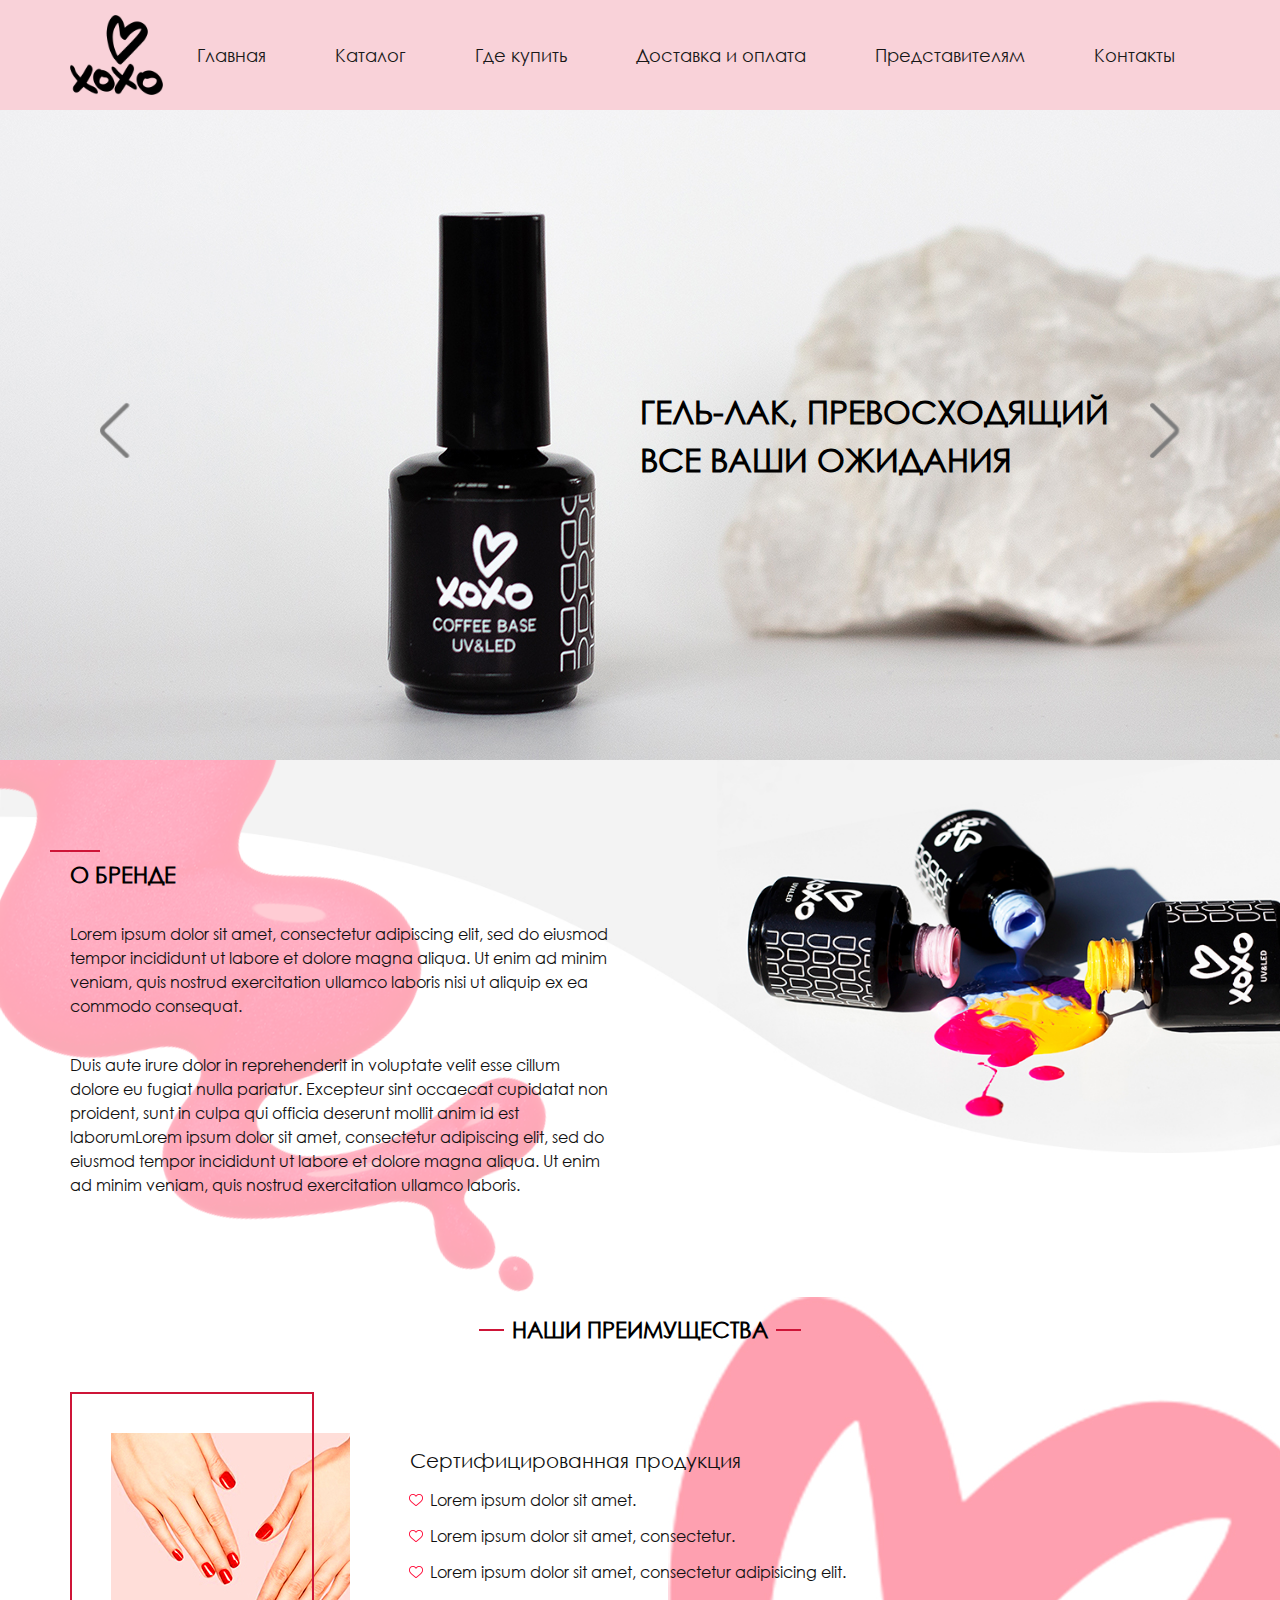
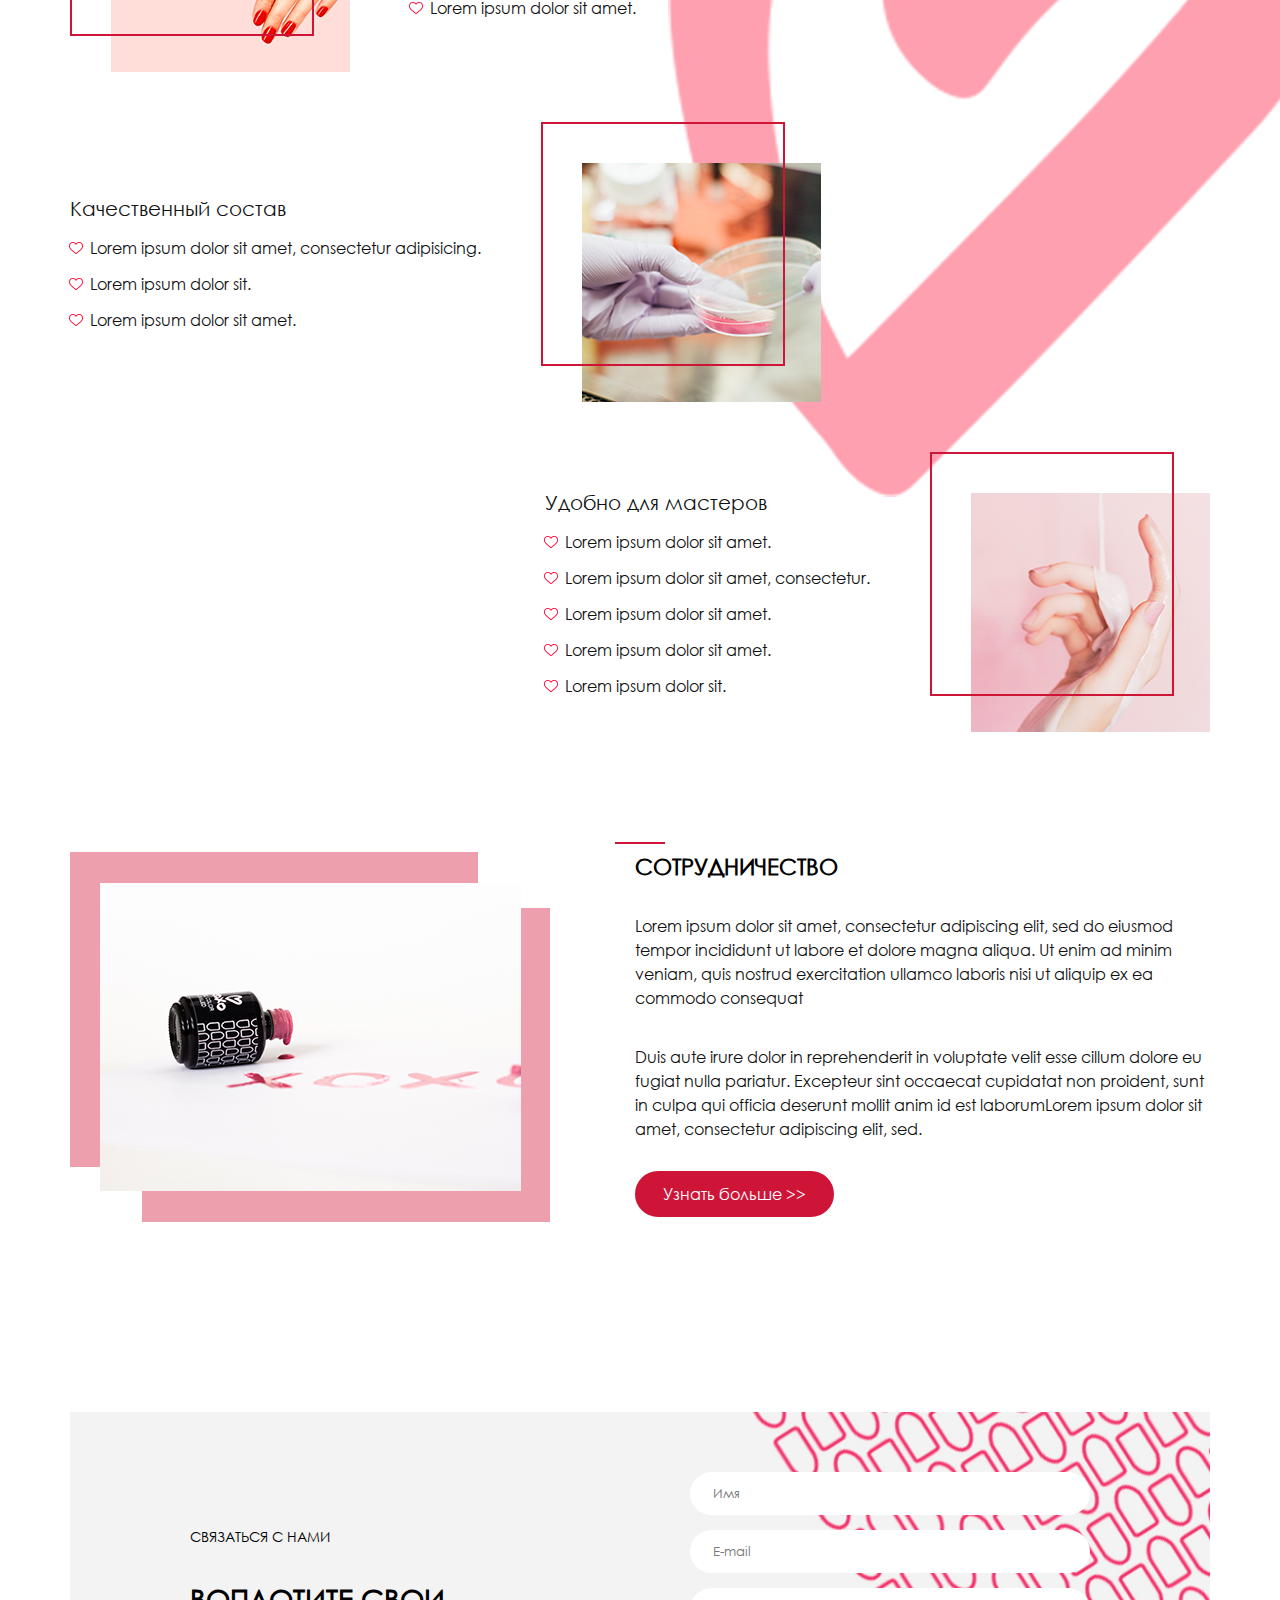
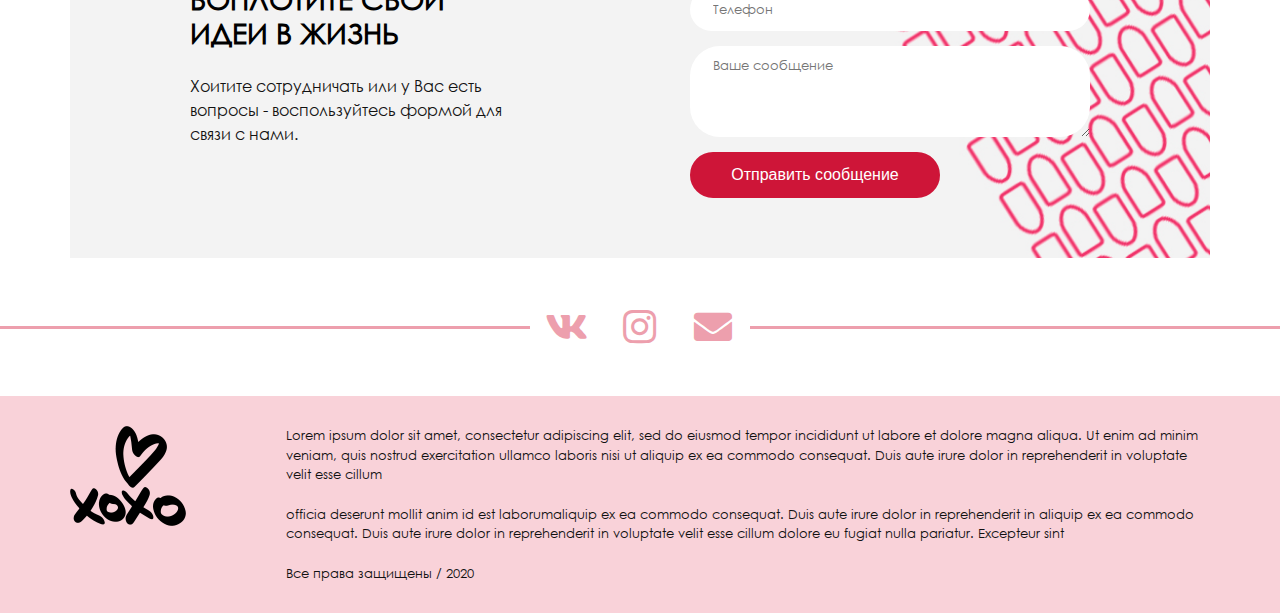
==== xoxo/index.html @ 020775cb "Load xoxo" ====
<!DOCTYPE html>
<html lang="en">
<head>
    <meta charset="UTF-8">
    <title>XOXO</title>

    <!--    styles-->
    <link rel="stylesheet" href="css/libs/owl.carousel.min.css">
<!--    <link rel="stylesheet" href="css/libs/css/brands.min.css">-->
    <link rel="stylesheet" href="css/libs/css/all.min.css">

<!--    <link rel="stylesheet" href="fonts/Century.ttf">-->
    <link rel="stylesheet" href="css/style.min.css">
    <!--    //styles-->

</head>

<body>

    <!--    header-->
    <div class="header">

        <div class="container">

            <!--            header_nav-->
            <div class="header_nav">

                <img class="main-logo" src="img/main-logo.png" alt="xoxo-logo">

                <ul class="main-nav">

                    <li>
                        <a href="#">Главная</a>
                    </li>
                    <li>
                        <a href="#">Каталог</a>
                    </li>
                    <li>
                        <a href="#">Где купить</a>
                    </li>
                    <li>
                        <a href="#">Доставка и оплата</a>
                    </li>
                    <li>
                        <a href="#">Представителям</a>
                    </li>
                    <li>
                        <a href="#">Контакты</a>
                    </li>

                </ul>

            </div>
            <!--                //header_nav-->

        </div>

    </div>
    <!--    //header-->
    
    <!--    top-slider-->
    <div class="top-slider">
        <!--        slider-->
        <div class="owl-carousel">

            <div class="item" style="background-image: url(img/slides/1.jpg)">
                <h3 class="top-slider_title">
                    Гель-лак, превосходящий все ваши ожидания
                </h3>
            </div>

            <div class="item">
                <h3 class="top-slider_title">
                    Слайд 2
                </h3>
            </div>

            <div class="item">
                <h3 class="top-slider_title">
                    Слайд 3
                </h3>
            </div>

        </div>
        <!--        //slider-->
    </div>
    <!--    //top-slider-->
    
    <!--    about-->
    <section class="about">
        
        <div class="container">
            
            <div class="section_title">
                О бренде
            </div>

            <p class="section_text">
                Lorem ipsum dolor sit amet, consectetur adipiscing elit, sed do eiusmod tempor incididunt ut labore et dolore magna aliqua. Ut enim ad minim veniam, quis nostrud exercitation ullamco laboris nisi ut aliquip ex ea commodo consequat. 
            </p>

            <p class="section_text">
                Duis aute irure dolor in reprehenderit in voluptate velit esse cillum dolore eu fugiat nulla pariatur. Excepteur sint occaecat cupidatat non proident, sunt in culpa qui officia deserunt mollit anim id est laborumLorem ipsum dolor sit amet, consectetur adipiscing elit, sed do eiusmod tempor incididunt ut labore et dolore magna aliqua. Ut enim ad minim veniam, quis nostrud exercitation ullamco laboris.
            </p>
            
        </div>
        
    </section>
    <!--    //about-->
    
    <!--    advantages-->
    <section class="advantages">
        
        <div class="container">
            
            <div class="section_title">
                Наши преимущества
            </div>
                
            <div class="advantage">
                
                <div class="advantage_text">
                    
                    <h4>
                        Сертифицированная продукция
                    </h4>
                    <ul>
                        <li>Lorem ipsum dolor sit amet.</li>
                        <li>Lorem ipsum dolor sit amet, consectetur.</li>
                        <li>Lorem ipsum dolor sit amet, consectetur adipisicing elit.</li>
                        <li>Lorem ipsum dolor sit amet.</li>
                    </ul>
                    
                </div>
                
                <div class="advantage_img">
                    <img src="img/advantages/1.jpg" alt="">
                </div>
                                
            </div>
            
            <div class="advantage">
                                
                <div class="advantage_text">
                    
                    <h4>
                        Качественный состав
                    </h4>
                    <ul>
                        <li>Lorem ipsum dolor sit amet, consectetur adipisicing.</li>
                        <li>Lorem ipsum dolor sit.</li>
                        <li>Lorem ipsum dolor sit amet.</li>
                    </ul>
                    
                </div>
                
                <div class="advantage_img">
                    <img src="img/advantages/2.jpg" alt="">
                </div>
                
                
            </div>
            
            <div class="advantage">
                                
                <div class="advantage_text">
                    
                    <h4>
                        Удобно для мастеров
                    </h4>
                    <ul>
                        <li>Lorem ipsum dolor sit amet.</li>
                        <li>Lorem ipsum dolor sit amet, consectetur.</li>
                        <li>Lorem ipsum dolor sit amet.</li>
                        <li>Lorem ipsum dolor sit amet.</li>
                        <li>Lorem ipsum dolor sit.</li>
                    </ul>
                    
                </div>
                
                <div class="advantage_img">
                    <img src="img/advantages/3.jpg" alt="">
                </div>
                
                
            </div>
                
        </div>
        
    </section>
    <!--    //advantages-->
    
    <!--    partnership-->
    <section class="partnership">
       
       <div class="container">
        
            <div class="partnership_img">
                <img src="img/partnership/main_img.jpg" alt="">
            </div>

            <div class="partnership_content">

                <div class="section_title">
                    Сотрудничество
                </div>
                <p>
                    Lorem ipsum dolor sit amet, consectetur adipiscing elit, sed do eiusmod tempor incididunt ut labore et dolore magna aliqua. Ut enim ad minim veniam, quis nostrud exercitation ullamco laboris nisi ut aliquip ex ea commodo consequat
                </p>
                <p>
                    Duis aute irure dolor in reprehenderit in voluptate velit esse cillum dolore eu fugiat nulla pariatur. Excepteur sint occaecat cupidatat non proident, sunt in culpa qui officia deserunt mollit anim id est laborumLorem ipsum dolor sit amet, consectetur adipiscing elit, sed.
                </p>
                <a href="#" class="main-btn">
                    Узнать больше >>
                </a>

            </div>
            
        </div>
        
    </section>
    <!--    //partnership-->
    
    <!--    feedback-->
    <section class="feedback">
        
        <div class="container">
            
            <div class="feedback_card">
                
                <div class="feedback_content">
                   
                    <span class="feedback_subtitle">Связаться с нами</span>
                    
                    <div class="feedback_title">
                        Воплотите свои идеи в жизнь
                    </div>
                    
                    <p class="feedback_text">
                        Хоитите сотрудничать или у Вас есть вопросы - воспользуйтесь формой для связи с нами.
                    </p>
                    
                </div>
                
                <form action="#" class="feedback_form">
                    
                    <input type="text" placeholder="Имя">
                    
                    <input type="email" placeholder="E-mail">
                    
                    <input type="number" placeholder="Телефон">
                    
                    <textarea name="" id="" cols="30" rows="5" placeholder="Ваше сообщение"></textarea>
                    
                    <button type="submit" class="main-btn">Отправить сообщение</button>
                    
                </form>
                
            </div>
            
        </div>
        
    </section>
    <!--    //feedback-->
    
    <!--    social-->
    <section class="social">
        
        <div class="social_line"></div>
        
        <div class="social_box">
            
            <a href="#"><i class="social_item fab fa-vk"></i></a>
            <a href="#"><i class="social_item fab fa-instagram"></i></a>
            <a href="#"><i class="social_item fas fa-envelope"></i></a>
            
        </div>
        
        <div class="social_line"></div>
        
    </section>
    <!--    //social-->
    
    <!--    footer-->
    <footer class="footer">
        
        <div class="container">
            
            <div class="footer_logo">
                
                <img class="main-logo" src="img/main-logo.png" alt="xoxo-logo">
                
            </div>
            
            <div class="footer_text">
                
                <p>
                    Lorem ipsum dolor sit amet, consectetur adipiscing elit, sed do eiusmod tempor incididunt ut labore et dolore magna aliqua. Ut enim ad minim veniam, quis nostrud exercitation ullamco laboris nisi ut aliquip ex ea commodo consequat. Duis aute irure dolor in reprehenderit in voluptate velit esse cillum 
                </p>
                <p>
                    officia deserunt mollit anim id est laborumaliquip ex ea commodo consequat. Duis aute irure dolor in reprehenderit in aliquip ex ea commodo consequat. Duis aute irure dolor in reprehenderit in voluptate velit esse cillum dolore eu fugiat nulla pariatur. Excepteur sint 
                </p>
                <p>
                    Все права защищены  /  2020
                </p>
                
            </div>
            
        </div>
        
    </footer>
    <!--    //footer-->
    
    <!--    scripts-->
    <script src="js/jquery-3.5.0.min.js"></script>
    <script src="js/owl.carousel.min.js"></script>
    <script src="js/main.js"></script>
    <!--    //scripts-->
</body></html>
---- xoxo/css/libs/css/brands.min.css ----
/*!
 * Font Awesome Free 5.13.0 by @fontawesome - https://fontawesome.com
 * License - https://fontawesome.com/license/free (Icons: CC BY 4.0, Fonts: SIL OFL 1.1, Code: MIT License)
 */
@font-face{font-family:"Font Awesome 5 Brands";font-style:normal;font-weight:400;font-display:block;src:url(../webfonts/fa-brands-400.eot);src:url(../webfonts/fa-brands-400.eot?#iefix) format("embedded-opentype"),url(../webfonts/fa-brands-400.woff2) format("woff2"),url(../webfonts/fa-brands-400.woff) format("woff"),url(../webfonts/fa-brands-400.ttf) format("truetype"),url(../webfonts/fa-brands-400.svg#fontawesome) format("svg")}.fab{font-family:"Font Awesome 5 Brands";font-weight:400}
---- xoxo/css/style.min.css ----
@font-face{font-family:Century;src:url(../fonts/century.ttf) format("truetype")}@font-face{font-family:"Century Gothic";src:url(../fonts/century_gothic.ttf) format("truetype")}body{margin:0;padding:0;font-family:"Century Gothic",sans-serif}.container{max-width:1140px;margin:0 auto}button{border:none;outline:0}button:active,button:focus,button:hover{border:none;outline:0}input:focus,textarea:focus{outline:0}h1,h2,h3,h4,h5,h6{padding:0;margin:0}h4{font-weight:500;font-size:20px;color:#111}p{margin:0;margin-top:35px;padding:0;font-size:16px;color:#111;line-height:1.5}ul{margin:0;padding:0}.section_title{color:#000;font-size:22px;text-transform:uppercase;font-weight:600}.section_title::after,.section_title::before{display:block;position:relative;height:2px;background-color:#ce1538}.main-btn{display:inline-block;background-color:#ce1538;padding:12px 25px;border-radius:40px;border:3px solid #ce1538;color:#fff;text-decoration:none;-webkit-transition:.3s;transition:.3s;line-height:1}.main-btn:hover{background-color:#fff;color:#ce1538}.header{background-color:#f9d2d9}.header .header_nav{height:90px;padding:10px 0;display:-moz-flex;display:-ms-flex;display:-o-flex;display:-webkit-box;display:-ms-flexbox;display:flex;-webkit-box-align:center;-ms-flex-align:center;align-items:center}.header .header_nav .main-logo{height:80px;width:auto}.header .header_nav .main-nav{display:-moz-flex;display:-ms-flex;display:-o-flex;display:-webkit-box;display:-ms-flexbox;display:flex;list-style:none;padding:0;margin:0;width:100%;-ms-flex-pack:distribute;justify-content:space-around}.header .header_nav .main-nav a{text-decoration:none;font-size:18px;color:#181818}.header .header_nav .main-nav a:hover{color:#ce1538;text-decoration:underline}.top-slider{width:100%}.top-slider .owl-carousel{width:100%}.top-slider .owl-carousel .item{height:650px;display:-moz-flex;display:-ms-flex;display:-o-flex;display:-webkit-box;display:-ms-flexbox;display:flex;-webkit-box-align:center;-ms-flex-align:center;align-items:center}.top-slider .owl-carousel .item .top-slider_title{font-size:32px;text-transform:uppercase;font-weight:600;margin-left:50%;width:500px;line-height:1.5}.top-slider .owl-carousel .owl-nav{background-color:green}.top-slider .owl-carousel .owl-nav .owl-next,.top-slider .owl-carousel .owl-nav .owl-prev{position:absolute;top:45%;width:30px;height:55px;background-size:contain;background-repeat:no-repeat}.top-slider .owl-carousel .owl-nav .owl-prev{left:100px;background-image:url(../img/icons/left.png)}.top-slider .owl-carousel .owl-nav .owl-next{right:100px;background-image:url(../img/icons/right.png)}.top-slider .owl-carousel .owl-dots{background-color:#00f}.about{padding:100px 0;background:url(../img/about/about-fon-luck.png) left no-repeat,url(../img/about/about-fon-bottles.jpg) right no-repeat;background-position:top -150px left,top right;background-size:auto,100% auto}.about .section_title{position:relative}.about .section_title:before{content:'';width:50px;left:-20px;top:-10px}.about .section_text{width:540px}.advantages{padding:20px 0;background:url(../img/advantages/advantages_fon.jpg) no-repeat;background-position:top right}.advantages .section_title{position:relative;display:-moz-flex;display:-ms-flex;display:-o-flex;display:-webkit-box;display:-ms-flexbox;display:flex;-webkit-box-pack:center;-ms-flex-pack:center;justify-content:center;-webkit-box-align:center;-ms-flex-align:center;align-items:center}.advantages .section_title::after,.advantages .section_title::before{content:'';width:25px;left:-8px}.advantages .section_title::after{left:8px}.advantages .advantage{margin-top:50px;display:grid;-webkit-box-align:center;-ms-flex-align:center;align-items:center;grid-template-columns:auto 1fr;grid-gap:60px}.advantages .advantage:nth-child(2) .advantage_img{-webkit-box-ordinal-group:0;-ms-flex-order:-1;order:-1}.advantages .advantage:nth-child(4){justify-items:end;grid-template-columns:1fr auto}.advantages .advantage .advantage_text li{font-size:16px;color:#111;line-height:1;margin-top:20px;margin-left:20px;list-style-image:url(../img/advantages/heart_icon.png)}.advantages .advantage .advantage_img{width:280px;height:280px;display:-moz-flex;display:-ms-flex;display:-o-flex;display:-webkit-box;display:-ms-flexbox;display:flex;-webkit-box-pack:end;-ms-flex-pack:end;justify-content:flex-end;-webkit-box-align:end;-ms-flex-align:end;align-items:flex-end;position:relative}.advantages .advantage .advantage_img:before{content:'';position:absolute;width:240px;height:240px;border:2px solid #ce1538;top:0;left:0}.partnership .container{padding:100px 0;display:grid;grid-template-columns:485px auto;-webkit-column-gap:80px;column-gap:80px}.partnership .container .section_title::before{content:'';width:50px;top:-10px;left:-20px}.partnership .container .main-btn{margin-top:30px}.partnership .container .partnership_img{width:480px;height:370px;display:-moz-flex;display:-ms-flex;display:-o-flex;display:-webkit-box;display:-ms-flexbox;display:flex;-webkit-box-align:center;-ms-flex-align:center;align-items:center;-webkit-box-pack:center;-ms-flex-pack:center;justify-content:center;position:relative}.partnership .container .partnership_img::before{content:'';background-color:#ed9fad;position:absolute;z-index:-1;width:85%;height:85%;top:0;left:0}.partnership .container .partnership_img::after{content:'';background-color:#ed9fad;position:absolute;z-index:-1;width:85%;height:85%;bottom:0;right:0}.feedback{margin-top:90px}.feedback .feedback_card{padding:60px 120px;background:url(../img/feedback/feedback-fon.jpg) no-repeat,#f3f3f3;background-position:top right;background-size:cover;display:grid;grid-template-columns:330px 400px;-webkit-box-pack:justify;-ms-flex-pack:justify;justify-content:space-between;-webkit-box-align:center;-ms-flex-align:center;align-items:center}.feedback .feedback_card .feedback_content .feedback_subtitle{font-size:14px;text-transform:uppercase}.feedback .feedback_card .feedback_content .feedback_title{font-size:28px;text-transform:uppercase;font-weight:700;margin-top:35px}.feedback .feedback_card .feedback_content .feedback_text{margin-top:25px}.feedback .feedback_card .feedback_form{display:grid;grid-gap:15px}.feedback .feedback_card .feedback_form input,.feedback .feedback_card .feedback_form textarea{border:none;border-radius:30px;padding:13px 23px;font-family:'Century Gothic',sans-serif;color:#838282;font-size:13px;line-height:1}.feedback .feedback_card .feedback_form .main-btn{color:#fff;font-size:16px;display:inline;width:250px}.feedback .feedback_card .feedback_form .main-btn:hover{color:#ce1538;cursor:pointer;border:3px solid #ce1538}.social{margin:50px 0;display:grid;grid-template-columns:auto 220px auto;-webkit-box-align:center;-ms-flex-align:center;align-items:center}.social .social_line{height:3px;background-color:#ed9fad}.social_box{display:grid;grid-template-columns:1fr 1fr 1fr;justify-items:center}.social_box i.fab,.social_box i.fas{color:#ed9fad;font-size:38px;-webkit-transition:.3s;transition:.3s}.social_box i.fab:hover,.social_box i.fas:hover{color:#ce1538;cursor:pointer}.footer{background-color:#f9d2d9;padding:30px 0}.footer .container{display:-webkit-box;display:-ms-flexbox;display:flex}.footer .container .footer_logo{margin-right:100px}.footer .container .footer_text p{font-size:13px;margin-top:20px}.footer .container .footer_text p:first-child{margin-top:0}
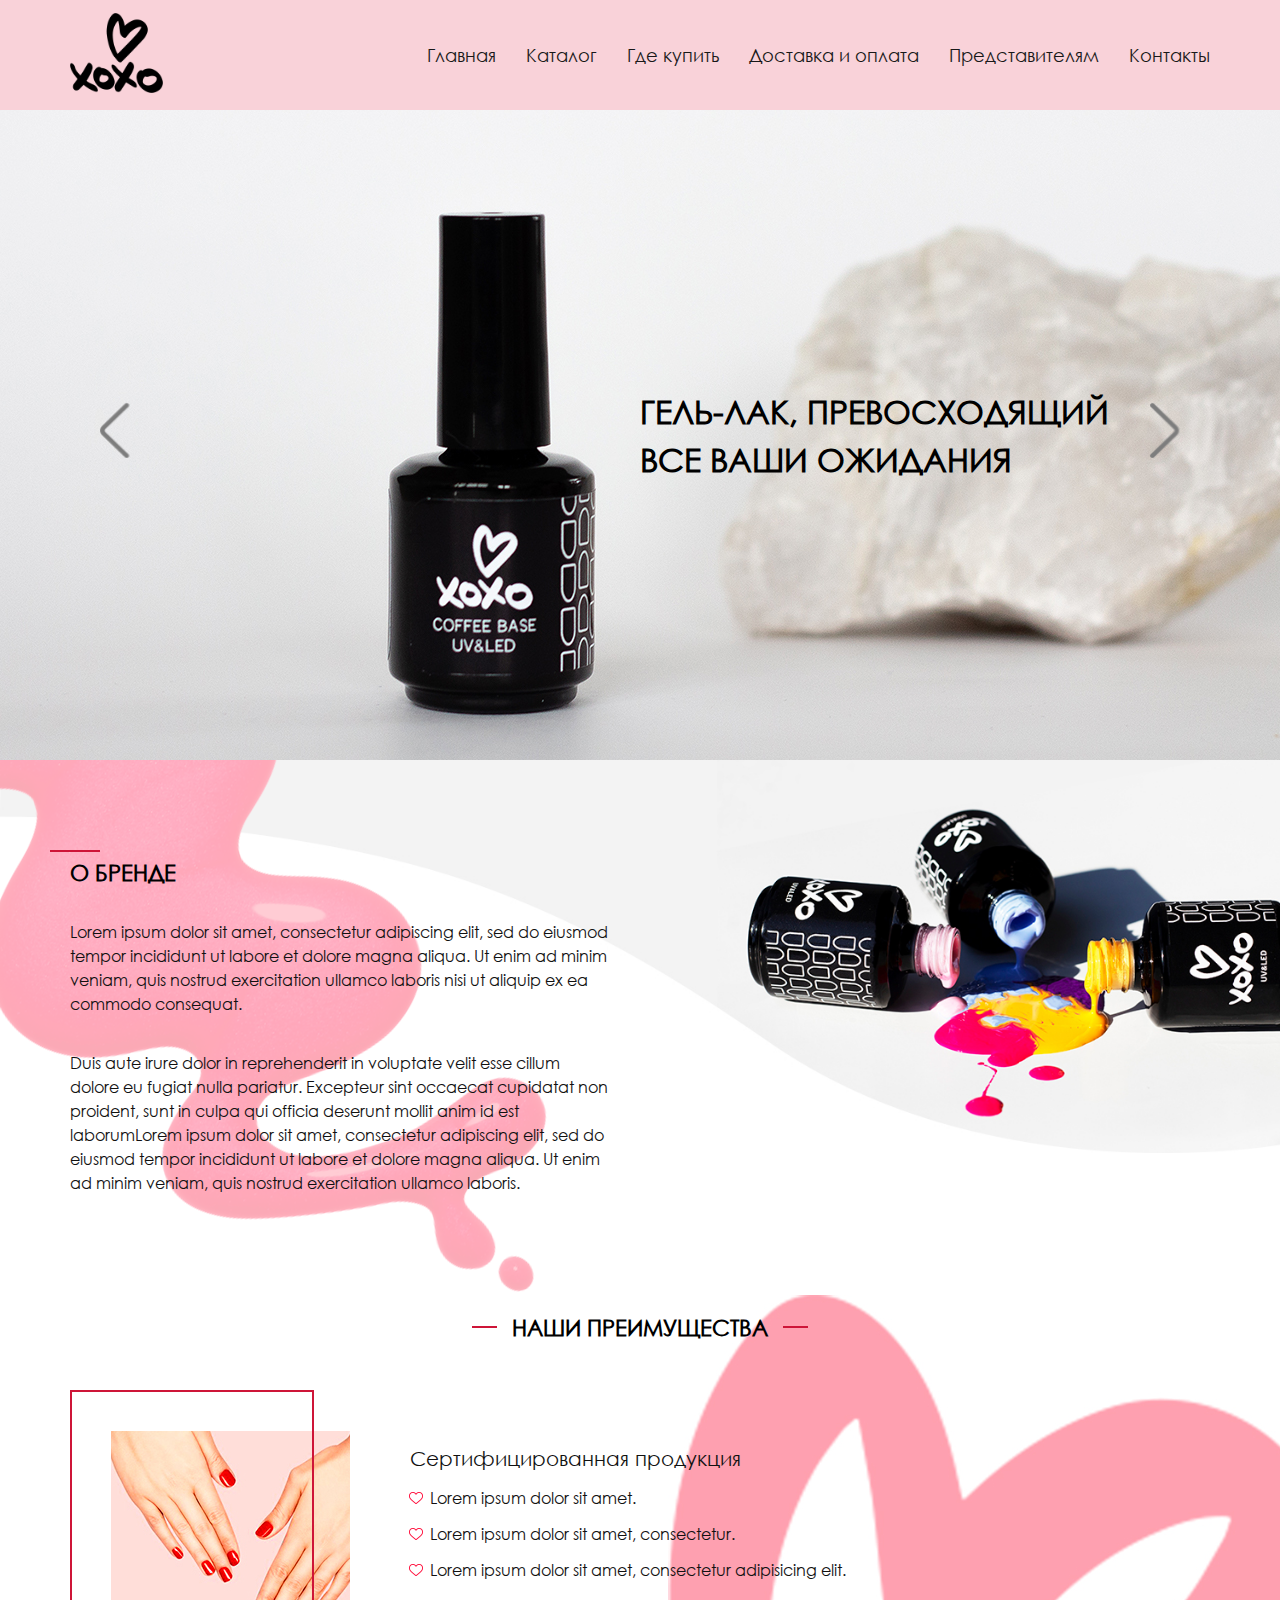
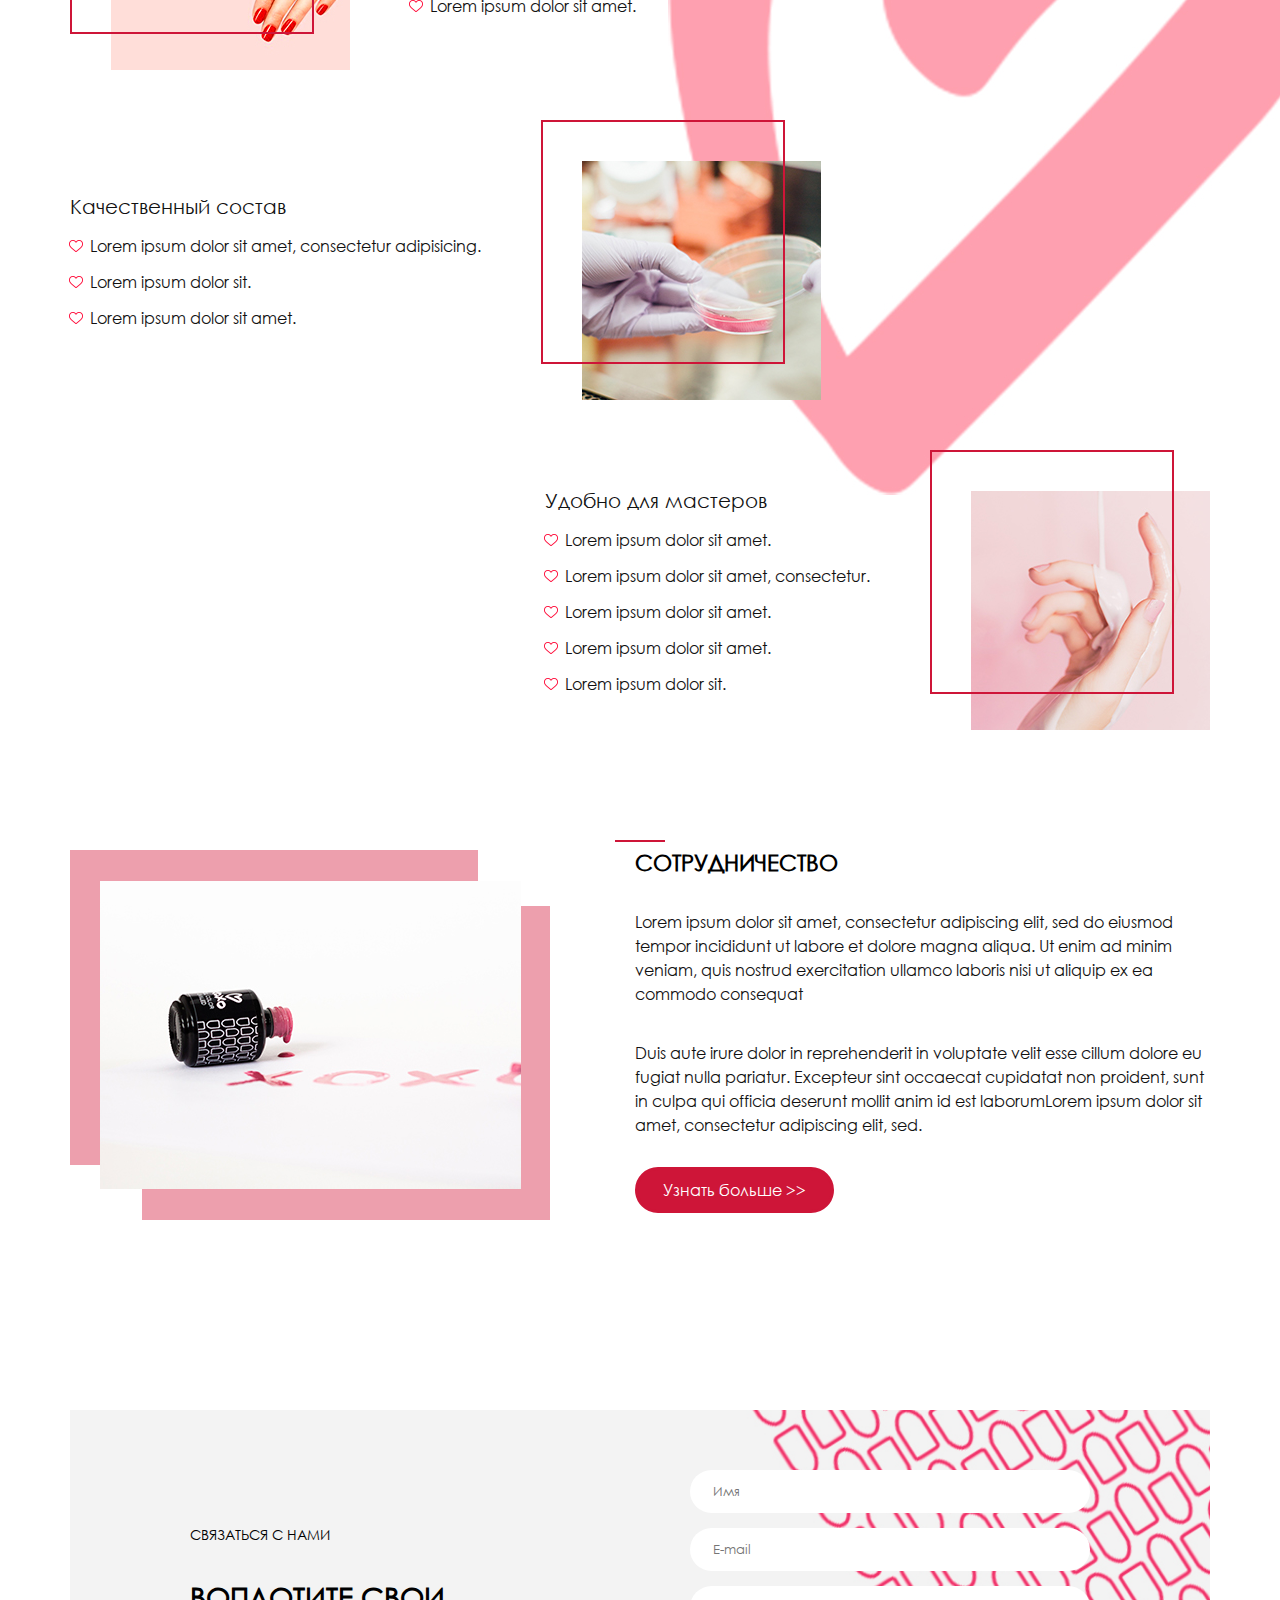
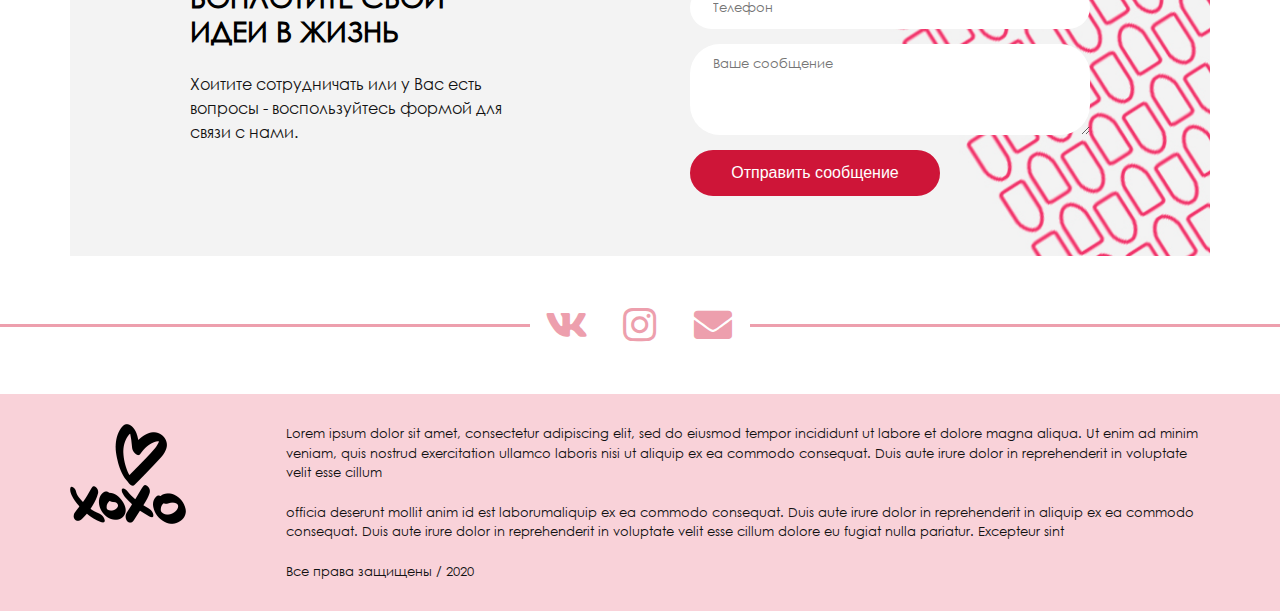
==== commit 218bbc07: "Update XOXO" ====
--- a/xoxo/index.html
+++ b/xoxo/index.html
@@ -18,16 +18,18 @@
 <body>
 
     <!--    header-->
-    <div class="header">
-
-        <div class="container">
-
+    <header class="header">
+        <div class="container">
             <!--            header_nav-->
-            <div class="header_nav">
-
-                <img class="main-logo" src="img/main-logo.png" alt="xoxo-logo">
-
-                <ul class="main-nav">
+            <nav class="header_nav">
+
+                <div class="header_logo">
+                    
+                    <img class="main-logo" src="img/main-logo.png" alt="xoxo-logo">
+                    
+                </div>
+
+                <ul class="header_menu">
 
                     <li>
                         <a href="#">Главная</a>
@@ -50,12 +52,10 @@
 
                 </ul>
 
-            </div>
+            </nav>
             <!--                //header_nav-->
-
-        </div>
-
-    </div>
+        </div>
+    </header>
     <!--    //header-->
     
     <!--    top-slider-->
@@ -90,18 +90,22 @@
     <section class="about">
         
         <div class="container">
-            
-            <div class="section_title">
-                О бренде
-            </div>
-
-            <p class="section_text">
-                Lorem ipsum dolor sit amet, consectetur adipiscing elit, sed do eiusmod tempor incididunt ut labore et dolore magna aliqua. Ut enim ad minim veniam, quis nostrud exercitation ullamco laboris nisi ut aliquip ex ea commodo consequat. 
-            </p>
-
-            <p class="section_text">
-                Duis aute irure dolor in reprehenderit in voluptate velit esse cillum dolore eu fugiat nulla pariatur. Excepteur sint occaecat cupidatat non proident, sunt in culpa qui officia deserunt mollit anim id est laborumLorem ipsum dolor sit amet, consectetur adipiscing elit, sed do eiusmod tempor incididunt ut labore et dolore magna aliqua. Ut enim ad minim veniam, quis nostrud exercitation ullamco laboris.
-            </p>
+           
+           <div class="section_title">
+               <h3>О бренде</h3>
+           </div>
+            
+            <div class="about_box">
+
+                <p class="section_text">
+                    Lorem ipsum dolor sit amet, consectetur adipiscing elit, sed do eiusmod tempor incididunt ut labore et dolore magna aliqua. Ut enim ad minim veniam, quis nostrud exercitation ullamco laboris nisi ut aliquip ex ea commodo consequat. 
+                </p>
+
+                <p class="section_text">
+                    Duis aute irure dolor in reprehenderit in voluptate velit esse cillum dolore eu fugiat nulla pariatur. Excepteur sint occaecat cupidatat non proident, sunt in culpa qui officia deserunt mollit anim id est laborumLorem ipsum dolor sit amet, consectetur adipiscing elit, sed do eiusmod tempor incididunt ut labore et dolore magna aliqua. Ut enim ad minim veniam, quis nostrud exercitation ullamco laboris.
+                </p>
+                
+            </div>
             
         </div>
         
@@ -114,74 +118,76 @@
         <div class="container">
             
             <div class="section_title">
-                Наши преимущества
-            </div>
-                
-            <div class="advantage">
-                
-                <div class="advantage_text">
-                    
-                    <h4>
-                        Сертифицированная продукция
-                    </h4>
-                    <ul>
-                        <li>Lorem ipsum dolor sit amet.</li>
-                        <li>Lorem ipsum dolor sit amet, consectetur.</li>
-                        <li>Lorem ipsum dolor sit amet, consectetur adipisicing elit.</li>
-                        <li>Lorem ipsum dolor sit amet.</li>
-                    </ul>
-                    
-                </div>
-                
-                <div class="advantage_img">
-                    <img src="img/advantages/1.jpg" alt="">
-                </div>
-                                
-            </div>
-            
-            <div class="advantage">
-                                
-                <div class="advantage_text">
-                    
-                    <h4>
-                        Качественный состав
-                    </h4>
-                    <ul>
-                        <li>Lorem ipsum dolor sit amet, consectetur adipisicing.</li>
-                        <li>Lorem ipsum dolor sit.</li>
-                        <li>Lorem ipsum dolor sit amet.</li>
-                    </ul>
-                    
-                </div>
-                
-                <div class="advantage_img">
-                    <img src="img/advantages/2.jpg" alt="">
-                </div>
-                
-                
-            </div>
-            
-            <div class="advantage">
-                                
-                <div class="advantage_text">
-                    
-                    <h4>
-                        Удобно для мастеров
-                    </h4>
-                    <ul>
-                        <li>Lorem ipsum dolor sit amet.</li>
-                        <li>Lorem ipsum dolor sit amet, consectetur.</li>
-                        <li>Lorem ipsum dolor sit amet.</li>
-                        <li>Lorem ipsum dolor sit amet.</li>
-                        <li>Lorem ipsum dolor sit.</li>
-                    </ul>
-                    
-                </div>
-                
-                <div class="advantage_img">
-                    <img src="img/advantages/3.jpg" alt="">
-                </div>
-                
+                <h3>Наши преимущества</h3>
+            </div>
+                
+            <div class="advantages_box">
+                
+                <div class="advantages_item">
+                
+                    <div class="advantages_text">
+
+                        <h4>
+                            Сертифицированная продукция
+                        </h4>
+                        <ul>
+                            <li>Lorem ipsum dolor sit amet.</li>
+                            <li>Lorem ipsum dolor sit amet, consectetur.</li>
+                            <li>Lorem ipsum dolor sit amet, consectetur adipisicing elit.</li>
+                            <li>Lorem ipsum dolor sit amet.</li>
+                        </ul>
+
+                    </div>
+
+                    <div class="advantages_img">
+                        <img src="img/advantages/1.jpg" alt="">
+                    </div>
+
+                </div>
+
+                <div class="advantages_item">
+
+                    <div class="advantages_text">
+
+                        <h4>
+                            Качественный состав
+                        </h4>
+                        <ul>
+                            <li>Lorem ipsum dolor sit amet, consectetur adipisicing.</li>
+                            <li>Lorem ipsum dolor sit.</li>
+                            <li>Lorem ipsum dolor sit amet.</li>
+                        </ul>
+
+                    </div>
+
+                    <div class="advantages_img">
+                        <img src="img/advantages/2.jpg" alt="">
+                    </div>
+
+                </div>
+
+                <div class="advantages_item">
+
+                    <div class="advantages_text">
+
+                        <h4>
+                            Удобно для мастеров
+                        </h4>
+                        <ul>
+                            <li>Lorem ipsum dolor sit amet.</li>
+                            <li>Lorem ipsum dolor sit amet, consectetur.</li>
+                            <li>Lorem ipsum dolor sit amet.</li>
+                            <li>Lorem ipsum dolor sit amet.</li>
+                            <li>Lorem ipsum dolor sit.</li>
+                        </ul>
+
+                    </div>
+
+                    <div class="advantages_img">
+                        <img src="img/advantages/3.jpg" alt="">
+                    </div>
+                    
+                </div>
                 
             </div>
                 
@@ -195,25 +201,29 @@
        
        <div class="container">
         
-            <div class="partnership_img">
-                <img src="img/partnership/main_img.jpg" alt="">
-            </div>
-
-            <div class="partnership_content">
-
-                <div class="section_title">
-                    Сотрудничество
-                </div>
-                <p>
-                    Lorem ipsum dolor sit amet, consectetur adipiscing elit, sed do eiusmod tempor incididunt ut labore et dolore magna aliqua. Ut enim ad minim veniam, quis nostrud exercitation ullamco laboris nisi ut aliquip ex ea commodo consequat
-                </p>
-                <p>
-                    Duis aute irure dolor in reprehenderit in voluptate velit esse cillum dolore eu fugiat nulla pariatur. Excepteur sint occaecat cupidatat non proident, sunt in culpa qui officia deserunt mollit anim id est laborumLorem ipsum dolor sit amet, consectetur adipiscing elit, sed.
-                </p>
-                <a href="#" class="main-btn">
-                    Узнать больше >>
-                </a>
-
+            <div class="partnership_box">
+                
+                <div class="partnership_img">
+                    <img src="img/partnership/main_img.jpg" alt="">
+                </div>
+
+                <div class="partnership_content">
+
+                    <div class="section_title">
+                        <h3>Сотрудничество</h3>
+                    </div>
+                    <p>
+                        Lorem ipsum dolor sit amet, consectetur adipiscing elit, sed do eiusmod tempor incididunt ut labore et dolore magna aliqua. Ut enim ad minim veniam, quis nostrud exercitation ullamco laboris nisi ut aliquip ex ea commodo consequat
+                    </p>
+                    <p>
+                        Duis aute irure dolor in reprehenderit in voluptate velit esse cillum dolore eu fugiat nulla pariatur. Excepteur sint occaecat cupidatat non proident, sunt in culpa qui officia deserunt mollit anim id est laborumLorem ipsum dolor sit amet, consectetur adipiscing elit, sed.
+                    </p>
+                    <a href="#" class="main-btn">
+                        Узнать больше >>
+                    </a>
+
+                </div>
+                
             </div>
             
         </div>
--- a/xoxo/css/style.min.css
+++ b/xoxo/css/style.min.css
@@ -1 +1 @@
-@font-face{font-family:Century;src:url(../fonts/century.ttf) format("truetype")}@font-face{font-family:"Century Gothic";src:url(../fonts/century_gothic.ttf) format("truetype")}body{margin:0;padding:0;font-family:"Century Gothic",sans-serif}.container{max-width:1140px;margin:0 auto}button{border:none;outline:0}button:active,button:focus,button:hover{border:none;outline:0}input:focus,textarea:focus{outline:0}h1,h2,h3,h4,h5,h6{padding:0;margin:0}h4{font-weight:500;font-size:20px;color:#111}p{margin:0;margin-top:35px;padding:0;font-size:16px;color:#111;line-height:1.5}ul{margin:0;padding:0}.section_title{color:#000;font-size:22px;text-transform:uppercase;font-weight:600}.section_title::after,.section_title::before{display:block;position:relative;height:2px;background-color:#ce1538}.main-btn{display:inline-block;background-color:#ce1538;padding:12px 25px;border-radius:40px;border:3px solid #ce1538;color:#fff;text-decoration:none;-webkit-transition:.3s;transition:.3s;line-height:1}.main-btn:hover{background-color:#fff;color:#ce1538}.header{background-color:#f9d2d9}.header .header_nav{height:90px;padding:10px 0;display:-moz-flex;display:-ms-flex;display:-o-flex;display:-webkit-box;display:-ms-flexbox;display:flex;-webkit-box-align:center;-ms-flex-align:center;align-items:center}.header .header_nav .main-logo{height:80px;width:auto}.header .header_nav .main-nav{display:-moz-flex;display:-ms-flex;display:-o-flex;display:-webkit-box;display:-ms-flexbox;display:flex;list-style:none;padding:0;margin:0;width:100%;-ms-flex-pack:distribute;justify-content:space-around}.header .header_nav .main-nav a{text-decoration:none;font-size:18px;color:#181818}.header .header_nav .main-nav a:hover{color:#ce1538;text-decoration:underline}.top-slider{width:100%}.top-slider .owl-carousel{width:100%}.top-slider .owl-carousel .item{height:650px;display:-moz-flex;display:-ms-flex;display:-o-flex;display:-webkit-box;display:-ms-flexbox;display:flex;-webkit-box-align:center;-ms-flex-align:center;align-items:center}.top-slider .owl-carousel .item .top-slider_title{font-size:32px;text-transform:uppercase;font-weight:600;margin-left:50%;width:500px;line-height:1.5}.top-slider .owl-carousel .owl-nav{background-color:green}.top-slider .owl-carousel .owl-nav .owl-next,.top-slider .owl-carousel .owl-nav .owl-prev{position:absolute;top:45%;width:30px;height:55px;background-size:contain;background-repeat:no-repeat}.top-slider .owl-carousel .owl-nav .owl-prev{left:100px;background-image:url(../img/icons/left.png)}.top-slider .owl-carousel .owl-nav .owl-next{right:100px;background-image:url(../img/icons/right.png)}.top-slider .owl-carousel .owl-dots{background-color:#00f}.about{padding:100px 0;background:url(../img/about/about-fon-luck.png) left no-repeat,url(../img/about/about-fon-bottles.jpg) right no-repeat;background-position:top -150px left,top right;background-size:auto,100% auto}.about .section_title{position:relative}.about .section_title:before{content:'';width:50px;left:-20px;top:-10px}.about .section_text{width:540px}.advantages{padding:20px 0;background:url(../img/advantages/advantages_fon.jpg) no-repeat;background-position:top right}.advantages .section_title{position:relative;display:-moz-flex;display:-ms-flex;display:-o-flex;display:-webkit-box;display:-ms-flexbox;display:flex;-webkit-box-pack:center;-ms-flex-pack:center;justify-content:center;-webkit-box-align:center;-ms-flex-align:center;align-items:center}.advantages .section_title::after,.advantages .section_title::before{content:'';width:25px;left:-8px}.advantages .section_title::after{left:8px}.advantages .advantage{margin-top:50px;display:grid;-webkit-box-align:center;-ms-flex-align:center;align-items:center;grid-template-columns:auto 1fr;grid-gap:60px}.advantages .advantage:nth-child(2) .advantage_img{-webkit-box-ordinal-group:0;-ms-flex-order:-1;order:-1}.advantages .advantage:nth-child(4){justify-items:end;grid-template-columns:1fr auto}.advantages .advantage .advantage_text li{font-size:16px;color:#111;line-height:1;margin-top:20px;margin-left:20px;list-style-image:url(../img/advantages/heart_icon.png)}.advantages .advantage .advantage_img{width:280px;height:280px;display:-moz-flex;display:-ms-flex;display:-o-flex;display:-webkit-box;display:-ms-flexbox;display:flex;-webkit-box-pack:end;-ms-flex-pack:end;justify-content:flex-end;-webkit-box-align:end;-ms-flex-align:end;align-items:flex-end;position:relative}.advantages .advantage .advantage_img:before{content:'';position:absolute;width:240px;height:240px;border:2px solid #ce1538;top:0;left:0}.partnership .container{padding:100px 0;display:grid;grid-template-columns:485px auto;-webkit-column-gap:80px;column-gap:80px}.partnership .container .section_title::before{content:'';width:50px;top:-10px;left:-20px}.partnership .container .main-btn{margin-top:30px}.partnership .container .partnership_img{width:480px;height:370px;display:-moz-flex;display:-ms-flex;display:-o-flex;display:-webkit-box;display:-ms-flexbox;display:flex;-webkit-box-align:center;-ms-flex-align:center;align-items:center;-webkit-box-pack:center;-ms-flex-pack:center;justify-content:center;position:relative}.partnership .container .partnership_img::before{content:'';background-color:#ed9fad;position:absolute;z-index:-1;width:85%;height:85%;top:0;left:0}.partnership .container .partnership_img::after{content:'';background-color:#ed9fad;position:absolute;z-index:-1;width:85%;height:85%;bottom:0;right:0}.feedback{margin-top:90px}.feedback .feedback_card{padding:60px 120px;background:url(../img/feedback/feedback-fon.jpg) no-repeat,#f3f3f3;background-position:top right;background-size:cover;display:grid;grid-template-columns:330px 400px;-webkit-box-pack:justify;-ms-flex-pack:justify;justify-content:space-between;-webkit-box-align:center;-ms-flex-align:center;align-items:center}.feedback .feedback_card .feedback_content .feedback_subtitle{font-size:14px;text-transform:uppercase}.feedback .feedback_card .feedback_content .feedback_title{font-size:28px;text-transform:uppercase;font-weight:700;margin-top:35px}.feedback .feedback_card .feedback_content .feedback_text{margin-top:25px}.feedback .feedback_card .feedback_form{display:grid;grid-gap:15px}.feedback .feedback_card .feedback_form input,.feedback .feedback_card .feedback_form textarea{border:none;border-radius:30px;padding:13px 23px;font-family:'Century Gothic',sans-serif;color:#838282;font-size:13px;line-height:1}.feedback .feedback_card .feedback_form .main-btn{color:#fff;font-size:16px;display:inline;width:250px}.feedback .feedback_card .feedback_form .main-btn:hover{color:#ce1538;cursor:pointer;border:3px solid #ce1538}.social{margin:50px 0;display:grid;grid-template-columns:auto 220px auto;-webkit-box-align:center;-ms-flex-align:center;align-items:center}.social .social_line{height:3px;background-color:#ed9fad}.social_box{display:grid;grid-template-columns:1fr 1fr 1fr;justify-items:center}.social_box i.fab,.social_box i.fas{color:#ed9fad;font-size:38px;-webkit-transition:.3s;transition:.3s}.social_box i.fab:hover,.social_box i.fas:hover{color:#ce1538;cursor:pointer}.footer{background-color:#f9d2d9;padding:30px 0}.footer .container{display:-webkit-box;display:-ms-flexbox;display:flex}.footer .container .footer_logo{margin-right:100px}.footer .container .footer_text p{font-size:13px;margin-top:20px}.footer .container .footer_text p:first-child{margin-top:0}+@font-face{font-family:Century;src:url(../fonts/century.ttf) format("truetype")}@font-face{font-family:"Century Gothic";src:url(../fonts/century_gothic.ttf) format("truetype")}body{margin:0;padding:0;font-family:"Century Gothic",sans-serif}.container{max-width:1140px;margin:0 auto}button{border:none;outline:0}button:active,button:focus,button:hover{border:none;outline:0}input:focus,textarea:focus{outline:0}h1,h2,h3,h4,h5,h6{padding:0;margin:0}.section_title{display:-moz-flex;display:-ms-flex;display:-o-flex;display:-webkit-box;display:-ms-flexbox;display:flex}.section_title h3{position:relative;font-size:22px;color:#000;text-transform:uppercase}.section_title h3::after,.section_title h3::before{position:absolute;height:2px;background-color:#ce1538}h4{font-weight:500;font-size:20px;color:#111}p{margin:0;margin-top:35px;padding:0;font-size:16px;color:#111;line-height:1.5}ul{margin:0;padding:0}.main-btn{display:inline-block;background-color:#ce1538;padding:12px 25px;border-radius:40px;border:3px solid #ce1538;color:#fff;text-decoration:none;-webkit-transition:.3s;transition:.3s;line-height:1}.main-btn:hover{background-color:#fff;color:#ce1538}.header{background-color:#f9d2d9}.header .header_nav{height:90px;padding:10px 0;display:-moz-flex;display:-ms-flex;display:-o-flex;display:-webkit-box;display:-ms-flexbox;display:flex;-webkit-box-align:center;-ms-flex-align:center;align-items:center;-webkit-box-pack:justify;-ms-flex-pack:justify;justify-content:space-between}.header .header_nav .main-logo{max-height:80px;width:auto}.header .header_nav .header_menu{display:-moz-flex;display:-ms-flex;display:-o-flex;display:-webkit-box;display:-ms-flexbox;display:flex;padding:0;margin:0}.header .header_nav .header_menu li{list-style-type:none;margin-left:30px}.header .header_nav .header_menu li:first-child{margin-left:0}.header .header_nav .header_menu a{text-decoration:none;font-size:18px;color:#181818}.header .header_nav .header_menu a:hover{color:#ce1538;text-decoration:underline}.top-slider{width:100%}.top-slider .owl-carousel{width:100%}.top-slider .owl-carousel .item{height:650px;display:-moz-flex;display:-ms-flex;display:-o-flex;display:-webkit-box;display:-ms-flexbox;display:flex;-webkit-box-align:center;-ms-flex-align:center;align-items:center}.top-slider .owl-carousel .item .top-slider_title{font-size:32px;text-transform:uppercase;font-weight:600;margin-left:50%;width:500px;line-height:1.5}.top-slider .owl-carousel .owl-nav{background-color:green}.top-slider .owl-carousel .owl-nav .owl-next,.top-slider .owl-carousel .owl-nav .owl-prev{position:absolute;top:45%;width:30px;height:55px;background-size:contain;background-repeat:no-repeat}.top-slider .owl-carousel .owl-nav .owl-prev{left:100px;background-image:url(../img/icons/left.png)}.top-slider .owl-carousel .owl-nav .owl-next{right:100px;background-image:url(../img/icons/right.png)}.top-slider .owl-carousel .owl-dots{background-color:#00f}.about{padding:100px 0;background:url(../img/about/about-fon-luck.png) left no-repeat,url(../img/about/about-fon-bottles.jpg) right no-repeat;background-position:top -150px left,top right;background-size:auto,100% auto}.about .section_title h3::before{content:'';width:50px;left:-20px;top:-10px}.about .about_box{max-width:540px}.advantages{padding:20px 0;background:url(../img/advantages/advantages_fon.jpg) no-repeat;background-position:top right}.advantages .section_title{-webkit-box-pack:center;-ms-flex-pack:center;justify-content:center}.advantages .section_title h3::after,.advantages .section_title h3::before{content:'';width:25px;top:11px;left:-40px}.advantages .section_title h3::after{left:auto;right:-40px}.advantages .advantages_box{display:grid}.advantages .advantages_box .advantages_item{display:grid;grid-template-columns:repeat(2,-webkit-max-content);grid-template-columns:repeat(2,max-content);grid-gap:60px;margin-top:50px;grid-auto-flow:row dense;-webkit-box-align:center;-ms-flex-align:center;align-items:center}.advantages .advantages_box .advantages_item:first-child .advantages_text{grid-column:2}.advantages .advantages_box .advantages_item:last-child{justify-self:end}.advantages .advantages_box .advantages_item .advantages_text li{font-size:16px;color:#111;line-height:1;margin-top:20px;margin-left:20px;list-style-image:url(../img/advantages/heart_icon.png)}.advantages .advantages_box .advantages_item .advantages_img{width:280px;height:280px;display:-moz-flex;display:-ms-flex;display:-o-flex;display:-webkit-box;display:-ms-flexbox;display:flex;-webkit-box-pack:end;-ms-flex-pack:end;justify-content:flex-end;-webkit-box-align:end;-ms-flex-align:end;align-items:flex-end;position:relative}.advantages .advantages_box .advantages_item .advantages_img::before{content:'';position:absolute;width:240px;height:240px;border:2px solid #ce1538;top:0;left:0}.partnership .partnership_box{padding:100px 0;display:grid;grid-template-columns:485px auto;-webkit-column-gap:80px;column-gap:80px}.partnership .partnership_box .section_title h3::before{content:'';width:50px;top:-10px;left:-20px}.partnership .partnership_box .main-btn{margin-top:30px}.partnership .partnership_box .partnership_img{width:480px;height:370px;display:-moz-flex;display:-ms-flex;display:-o-flex;display:-webkit-box;display:-ms-flexbox;display:flex;-webkit-box-align:center;-ms-flex-align:center;align-items:center;-webkit-box-pack:center;-ms-flex-pack:center;justify-content:center;position:relative}.partnership .partnership_box .partnership_img::before{content:'';background-color:#ed9fad;position:absolute;z-index:-1;width:85%;height:85%;top:0;left:0}.partnership .partnership_box .partnership_img::after{content:'';background-color:#ed9fad;position:absolute;z-index:-1;width:85%;height:85%;bottom:0;right:0}.feedback{margin-top:90px}.feedback .feedback_card{padding:60px 120px;background:url(../img/feedback/feedback-fon.jpg) no-repeat,#f3f3f3;background-position:top right;background-size:cover;display:grid;grid-template-columns:330px 400px;-webkit-box-pack:justify;-ms-flex-pack:justify;justify-content:space-between;-webkit-box-align:center;-ms-flex-align:center;align-items:center}.feedback .feedback_card .feedback_content .feedback_subtitle{font-size:14px;text-transform:uppercase}.feedback .feedback_card .feedback_content .feedback_title{font-size:28px;text-transform:uppercase;font-weight:700;margin-top:35px}.feedback .feedback_card .feedback_content .feedback_text{margin-top:25px}.feedback .feedback_card .feedback_form{display:grid;grid-gap:15px}.feedback .feedback_card .feedback_form input,.feedback .feedback_card .feedback_form textarea{border:none;border-radius:30px;padding:13px 23px;font-family:'Century Gothic',sans-serif;color:#838282;font-size:13px;line-height:1}.feedback .feedback_card .feedback_form .main-btn{color:#fff;font-size:16px;display:inline;width:250px}.feedback .feedback_card .feedback_form .main-btn:hover{color:#ce1538;cursor:pointer;border:3px solid #ce1538}.social{margin:50px 0;display:grid;grid-template-columns:auto 220px auto;-webkit-box-align:center;-ms-flex-align:center;align-items:center}.social .social_line{height:3px;background-color:#ed9fad}.social_box{display:grid;grid-template-columns:1fr 1fr 1fr;justify-items:center}.social_box i.fab,.social_box i.fas{color:#ed9fad;font-size:38px;-webkit-transition:.3s;transition:.3s}.social_box i.fab:hover,.social_box i.fas:hover{color:#ce1538;cursor:pointer}.footer{background-color:#f9d2d9;padding:30px 0}.footer .container{display:-webkit-box;display:-ms-flexbox;display:flex}.footer .container .footer_logo{margin-right:100px}.footer .container .footer_text p{font-size:13px;margin-top:20px}.footer .container .footer_text p:first-child{margin-top:0}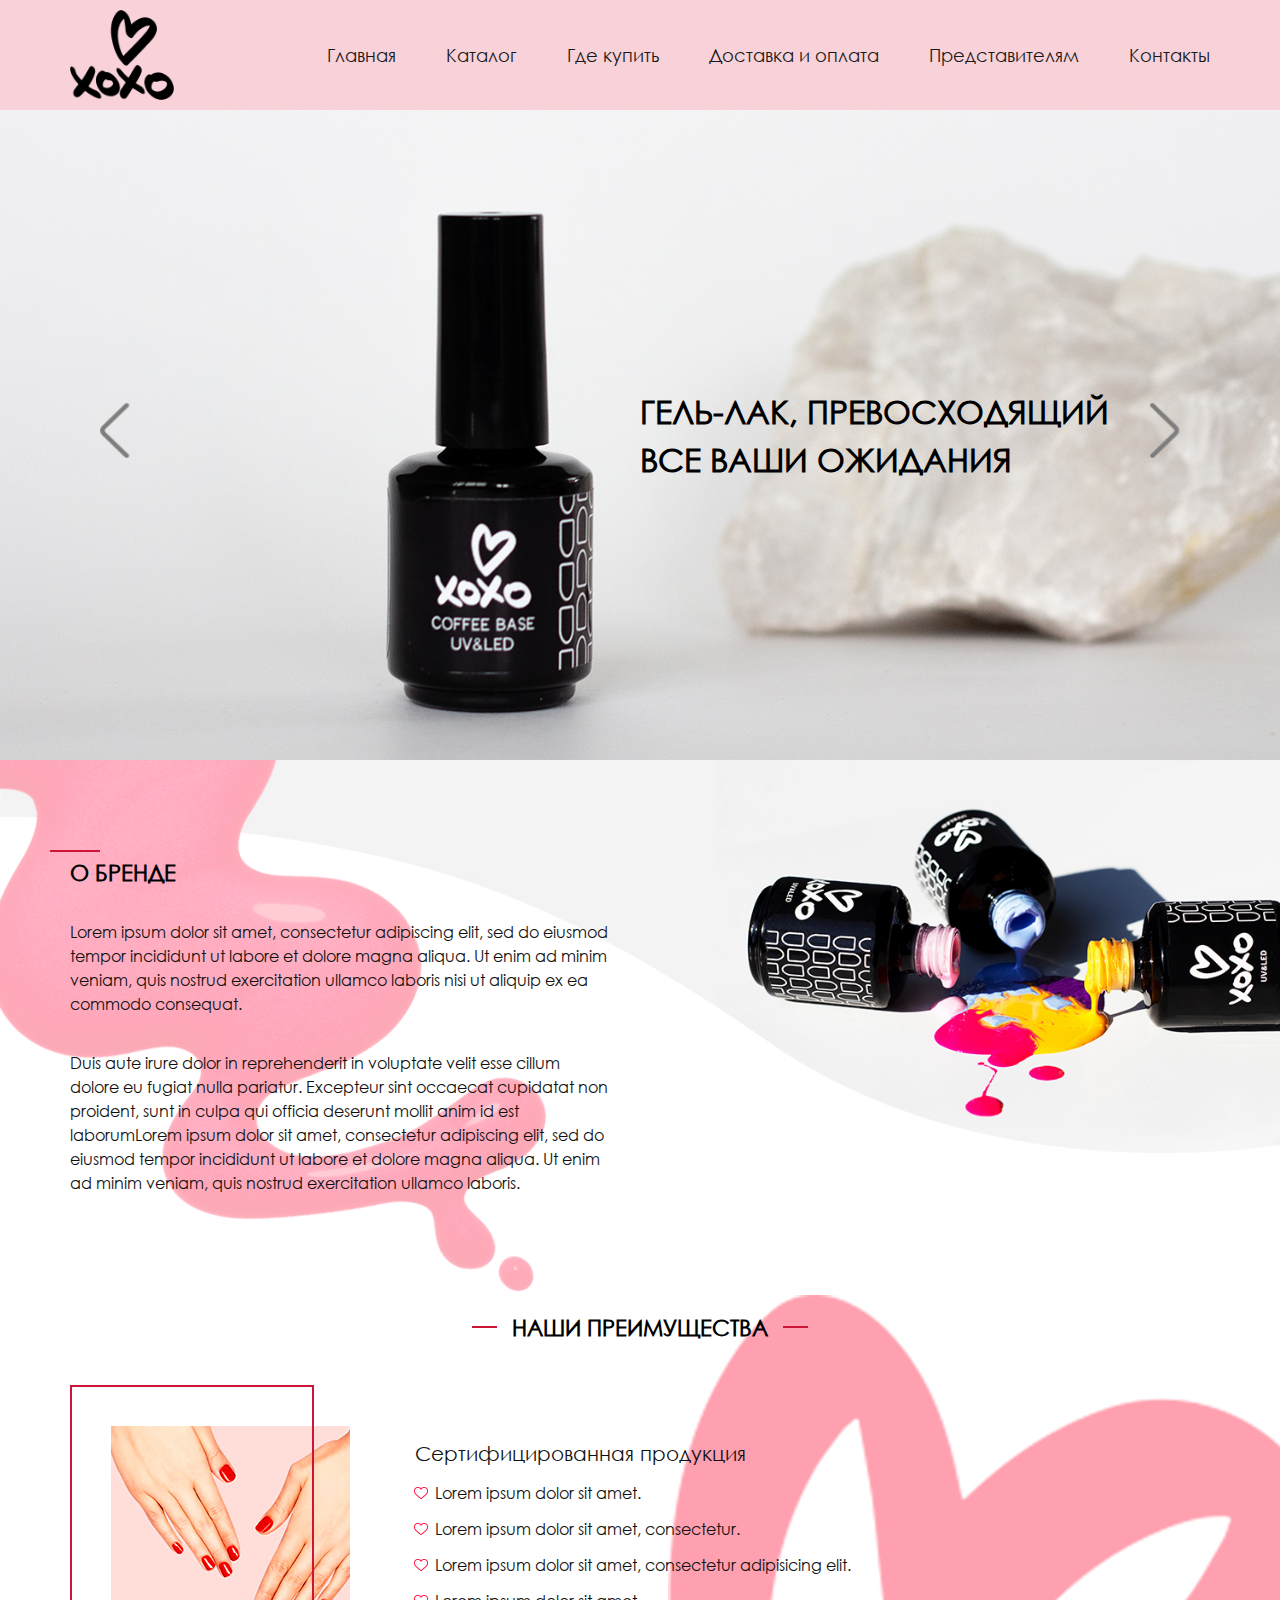
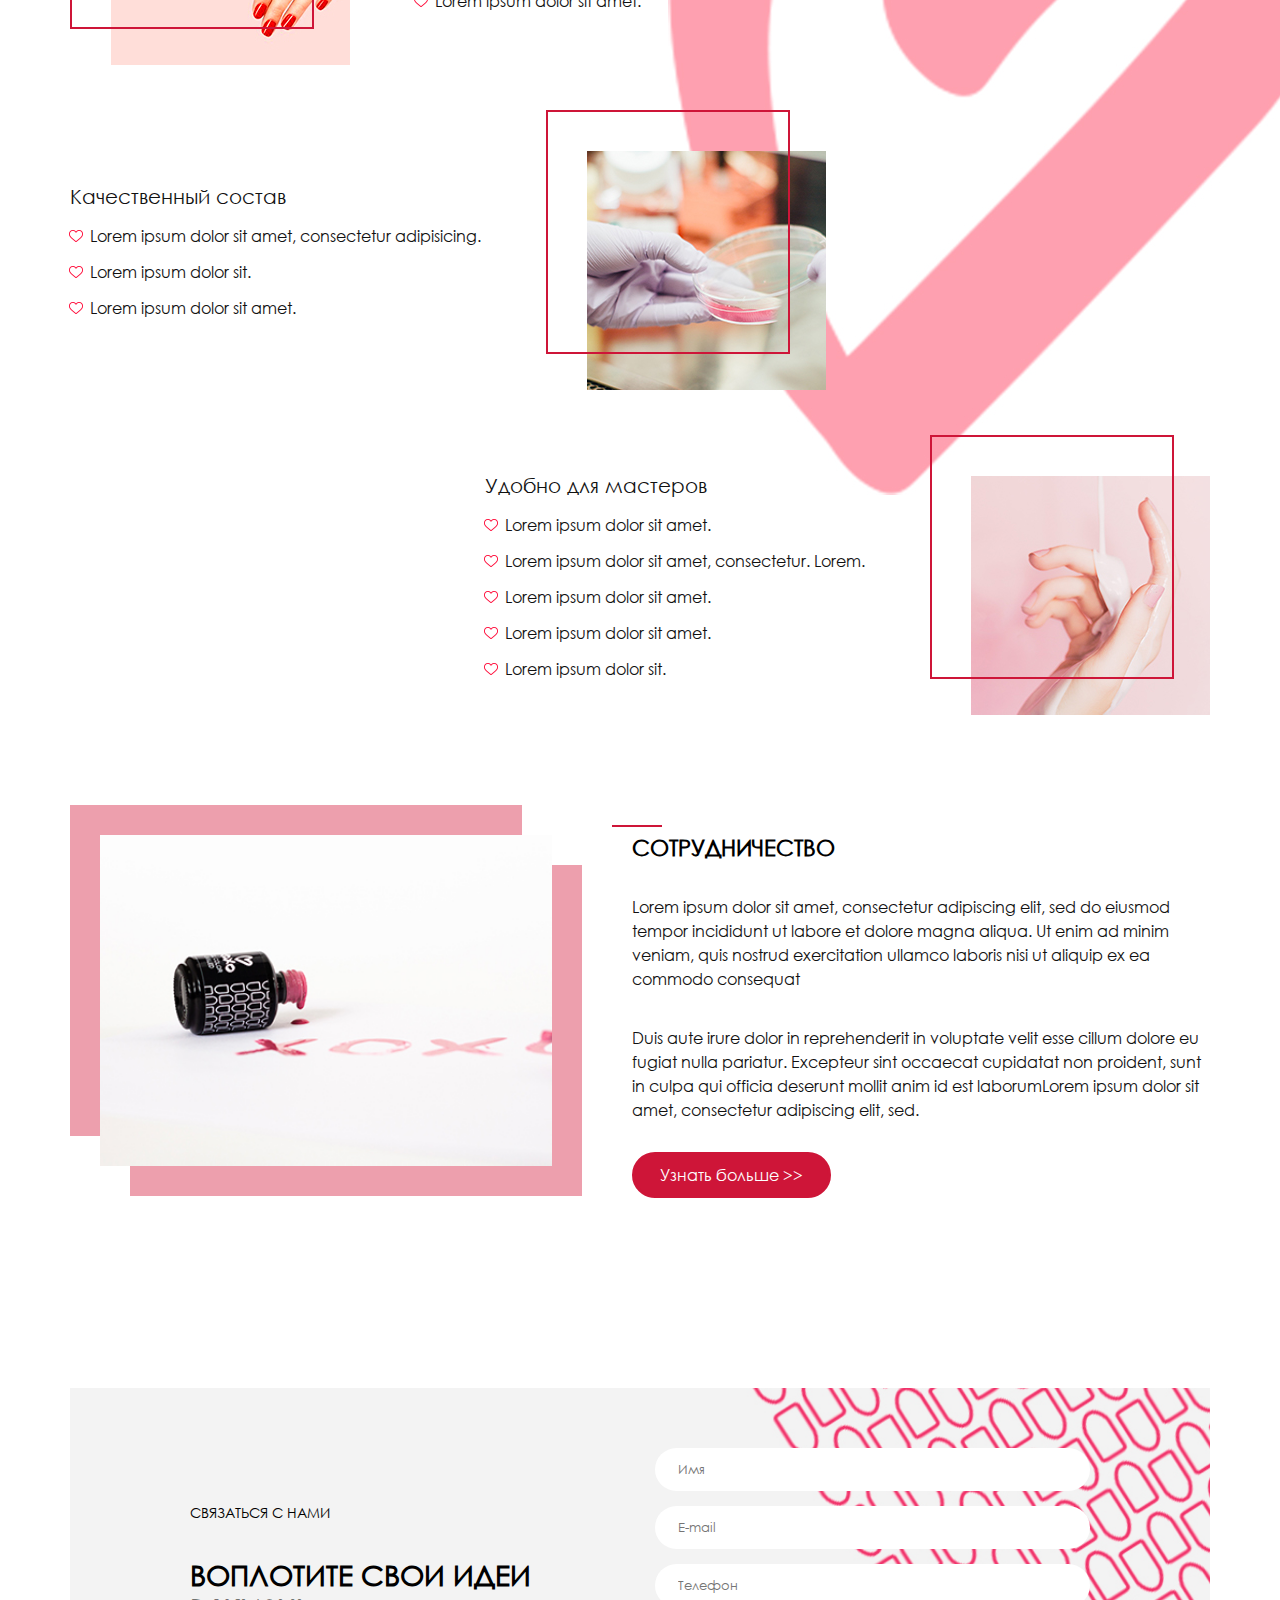
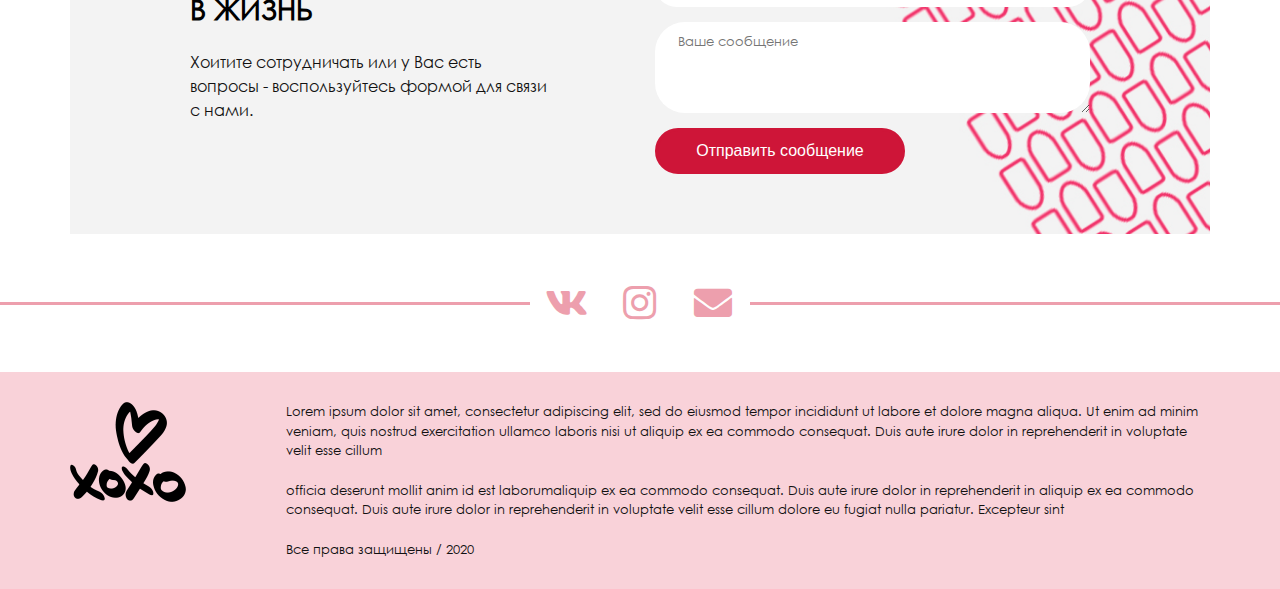
==== commit f001a142: "Adapt 1" ====
--- a/xoxo/index.html
+++ b/xoxo/index.html
@@ -2,21 +2,19 @@
 <html lang="en">
 <head>
     <meta charset="UTF-8">
+    <meta name="viewport" content="width=device-width">
     <title>XOXO</title>
 
     <!--    styles-->
     <link rel="stylesheet" href="css/libs/owl.carousel.min.css">
-<!--    <link rel="stylesheet" href="css/libs/css/brands.min.css">-->
     <link rel="stylesheet" href="css/libs/css/all.min.css">
-
-<!--    <link rel="stylesheet" href="fonts/Century.ttf">-->
     <link rel="stylesheet" href="css/style.min.css">
     <!--    //styles-->
 
 </head>
 
 <body>
-
+   
     <!--    header-->
     <header class="header">
         <div class="container">
@@ -51,6 +49,10 @@
                     </li>
 
                 </ul>
+                
+                <div class="header_burger">
+                    <span></span>
+                </div>
 
             </nav>
             <!--                //header_nav-->
@@ -175,7 +177,7 @@
                         </h4>
                         <ul>
                             <li>Lorem ipsum dolor sit amet.</li>
-                            <li>Lorem ipsum dolor sit amet, consectetur.</li>
+                            <li>Lorem ipsum dolor sit amet, consectetur. Lorem.</li>
                             <li>Lorem ipsum dolor sit amet.</li>
                             <li>Lorem ipsum dolor sit amet.</li>
                             <li>Lorem ipsum dolor sit.</li>
--- a/xoxo/css/style.min.css
+++ b/xoxo/css/style.min.css
@@ -1 +1 @@
-@font-face{font-family:Century;src:url(../fonts/century.ttf) format("truetype")}@font-face{font-family:"Century Gothic";src:url(../fonts/century_gothic.ttf) format("truetype")}body{margin:0;padding:0;font-family:"Century Gothic",sans-serif}.container{max-width:1140px;margin:0 auto}button{border:none;outline:0}button:active,button:focus,button:hover{border:none;outline:0}input:focus,textarea:focus{outline:0}h1,h2,h3,h4,h5,h6{padding:0;margin:0}.section_title{display:-moz-flex;display:-ms-flex;display:-o-flex;display:-webkit-box;display:-ms-flexbox;display:flex}.section_title h3{position:relative;font-size:22px;color:#000;text-transform:uppercase}.section_title h3::after,.section_title h3::before{position:absolute;height:2px;background-color:#ce1538}h4{font-weight:500;font-size:20px;color:#111}p{margin:0;margin-top:35px;padding:0;font-size:16px;color:#111;line-height:1.5}ul{margin:0;padding:0}.main-btn{display:inline-block;background-color:#ce1538;padding:12px 25px;border-radius:40px;border:3px solid #ce1538;color:#fff;text-decoration:none;-webkit-transition:.3s;transition:.3s;line-height:1}.main-btn:hover{background-color:#fff;color:#ce1538}.header{background-color:#f9d2d9}.header .header_nav{height:90px;padding:10px 0;display:-moz-flex;display:-ms-flex;display:-o-flex;display:-webkit-box;display:-ms-flexbox;display:flex;-webkit-box-align:center;-ms-flex-align:center;align-items:center;-webkit-box-pack:justify;-ms-flex-pack:justify;justify-content:space-between}.header .header_nav .main-logo{max-height:80px;width:auto}.header .header_nav .header_menu{display:-moz-flex;display:-ms-flex;display:-o-flex;display:-webkit-box;display:-ms-flexbox;display:flex;padding:0;margin:0}.header .header_nav .header_menu li{list-style-type:none;margin-left:30px}.header .header_nav .header_menu li:first-child{margin-left:0}.header .header_nav .header_menu a{text-decoration:none;font-size:18px;color:#181818}.header .header_nav .header_menu a:hover{color:#ce1538;text-decoration:underline}.top-slider{width:100%}.top-slider .owl-carousel{width:100%}.top-slider .owl-carousel .item{height:650px;display:-moz-flex;display:-ms-flex;display:-o-flex;display:-webkit-box;display:-ms-flexbox;display:flex;-webkit-box-align:center;-ms-flex-align:center;align-items:center}.top-slider .owl-carousel .item .top-slider_title{font-size:32px;text-transform:uppercase;font-weight:600;margin-left:50%;width:500px;line-height:1.5}.top-slider .owl-carousel .owl-nav{background-color:green}.top-slider .owl-carousel .owl-nav .owl-next,.top-slider .owl-carousel .owl-nav .owl-prev{position:absolute;top:45%;width:30px;height:55px;background-size:contain;background-repeat:no-repeat}.top-slider .owl-carousel .owl-nav .owl-prev{left:100px;background-image:url(../img/icons/left.png)}.top-slider .owl-carousel .owl-nav .owl-next{right:100px;background-image:url(../img/icons/right.png)}.top-slider .owl-carousel .owl-dots{background-color:#00f}.about{padding:100px 0;background:url(../img/about/about-fon-luck.png) left no-repeat,url(../img/about/about-fon-bottles.jpg) right no-repeat;background-position:top -150px left,top right;background-size:auto,100% auto}.about .section_title h3::before{content:'';width:50px;left:-20px;top:-10px}.about .about_box{max-width:540px}.advantages{padding:20px 0;background:url(../img/advantages/advantages_fon.jpg) no-repeat;background-position:top right}.advantages .section_title{-webkit-box-pack:center;-ms-flex-pack:center;justify-content:center}.advantages .section_title h3::after,.advantages .section_title h3::before{content:'';width:25px;top:11px;left:-40px}.advantages .section_title h3::after{left:auto;right:-40px}.advantages .advantages_box{display:grid}.advantages .advantages_box .advantages_item{display:grid;grid-template-columns:repeat(2,-webkit-max-content);grid-template-columns:repeat(2,max-content);grid-gap:60px;margin-top:50px;grid-auto-flow:row dense;-webkit-box-align:center;-ms-flex-align:center;align-items:center}.advantages .advantages_box .advantages_item:first-child .advantages_text{grid-column:2}.advantages .advantages_box .advantages_item:last-child{justify-self:end}.advantages .advantages_box .advantages_item .advantages_text li{font-size:16px;color:#111;line-height:1;margin-top:20px;margin-left:20px;list-style-image:url(../img/advantages/heart_icon.png)}.advantages .advantages_box .advantages_item .advantages_img{width:280px;height:280px;display:-moz-flex;display:-ms-flex;display:-o-flex;display:-webkit-box;display:-ms-flexbox;display:flex;-webkit-box-pack:end;-ms-flex-pack:end;justify-content:flex-end;-webkit-box-align:end;-ms-flex-align:end;align-items:flex-end;position:relative}.advantages .advantages_box .advantages_item .advantages_img::before{content:'';position:absolute;width:240px;height:240px;border:2px solid #ce1538;top:0;left:0}.partnership .partnership_box{padding:100px 0;display:grid;grid-template-columns:485px auto;-webkit-column-gap:80px;column-gap:80px}.partnership .partnership_box .section_title h3::before{content:'';width:50px;top:-10px;left:-20px}.partnership .partnership_box .main-btn{margin-top:30px}.partnership .partnership_box .partnership_img{width:480px;height:370px;display:-moz-flex;display:-ms-flex;display:-o-flex;display:-webkit-box;display:-ms-flexbox;display:flex;-webkit-box-align:center;-ms-flex-align:center;align-items:center;-webkit-box-pack:center;-ms-flex-pack:center;justify-content:center;position:relative}.partnership .partnership_box .partnership_img::before{content:'';background-color:#ed9fad;position:absolute;z-index:-1;width:85%;height:85%;top:0;left:0}.partnership .partnership_box .partnership_img::after{content:'';background-color:#ed9fad;position:absolute;z-index:-1;width:85%;height:85%;bottom:0;right:0}.feedback{margin-top:90px}.feedback .feedback_card{padding:60px 120px;background:url(../img/feedback/feedback-fon.jpg) no-repeat,#f3f3f3;background-position:top right;background-size:cover;display:grid;grid-template-columns:330px 400px;-webkit-box-pack:justify;-ms-flex-pack:justify;justify-content:space-between;-webkit-box-align:center;-ms-flex-align:center;align-items:center}.feedback .feedback_card .feedback_content .feedback_subtitle{font-size:14px;text-transform:uppercase}.feedback .feedback_card .feedback_content .feedback_title{font-size:28px;text-transform:uppercase;font-weight:700;margin-top:35px}.feedback .feedback_card .feedback_content .feedback_text{margin-top:25px}.feedback .feedback_card .feedback_form{display:grid;grid-gap:15px}.feedback .feedback_card .feedback_form input,.feedback .feedback_card .feedback_form textarea{border:none;border-radius:30px;padding:13px 23px;font-family:'Century Gothic',sans-serif;color:#838282;font-size:13px;line-height:1}.feedback .feedback_card .feedback_form .main-btn{color:#fff;font-size:16px;display:inline;width:250px}.feedback .feedback_card .feedback_form .main-btn:hover{color:#ce1538;cursor:pointer;border:3px solid #ce1538}.social{margin:50px 0;display:grid;grid-template-columns:auto 220px auto;-webkit-box-align:center;-ms-flex-align:center;align-items:center}.social .social_line{height:3px;background-color:#ed9fad}.social_box{display:grid;grid-template-columns:1fr 1fr 1fr;justify-items:center}.social_box i.fab,.social_box i.fas{color:#ed9fad;font-size:38px;-webkit-transition:.3s;transition:.3s}.social_box i.fab:hover,.social_box i.fas:hover{color:#ce1538;cursor:pointer}.footer{background-color:#f9d2d9;padding:30px 0}.footer .container{display:-webkit-box;display:-ms-flexbox;display:flex}.footer .container .footer_logo{margin-right:100px}.footer .container .footer_text p{font-size:13px;margin-top:20px}.footer .container .footer_text p:first-child{margin-top:0}+@font-face{font-family:Century;src:url(../fonts/century.ttf) format("truetype")}@font-face{font-family:"Century Gothic";src:url(../fonts/century_gothic.ttf) format("truetype")}body{margin:0;padding:0;font-family:"Century Gothic",sans-serif}.container{max-width:1140px;margin:0 auto;padding:0 10px}button{border:none;outline:0}button:active,button:focus,button:hover{border:none;outline:0}input:focus,textarea:focus{outline:0}h1,h2,h3,h4,h5,h6{padding:0;margin:0}.section_title{display:-moz-flex;display:-ms-flex;display:-o-flex;display:-webkit-box;display:-ms-flexbox;display:flex}.section_title h3{position:relative;font-size:22px;color:#000;text-transform:uppercase}.section_title h3::after,.section_title h3::before{position:absolute;height:2px;background-color:#ce1538}h4{font-weight:500;font-size:20px;color:#111}p{margin:0;margin-top:35px;padding:0;font-size:16px;color:#111;line-height:1.5}ul{margin:0;padding:0}.main-btn{display:inline-block;background-color:#ce1538;padding:12px 25px;border-radius:40px;border:3px solid #ce1538;color:#fff;text-decoration:none;-webkit-transition:.3s;transition:.3s;line-height:1}.main-btn:hover{background-color:#fff;color:#ce1538}.header{background-color:#f9d2d9;position:fixed;width:100%;z-index:2}.header .header_nav{height:90px;padding:10px 0;display:-moz-flex;display:-ms-flex;display:-o-flex;display:-webkit-box;display:-ms-flexbox;display:flex;-webkit-box-align:center;-ms-flex-align:center;align-items:center;-webkit-box-pack:justify;-ms-flex-pack:justify;justify-content:space-between}.header .header_nav .header_logo{height:100%}.header .header_nav .header_logo .main-logo{height:100%}.header .header_nav .header_menu{display:-moz-flex;display:-ms-flex;display:-o-flex;display:-webkit-box;display:-ms-flexbox;display:flex;padding:0;margin:0;-webkit-transition:.3s all;transition:.3s all}.header .header_nav .header_menu li{list-style-type:none}.header .header_nav .header_menu li a{text-decoration:none;font-size:18px;color:#181818;padding:10px 25px}.header .header_nav .header_menu li a:hover{color:#ce1538;text-decoration:underline}.header .header_nav .header_menu li:first-child a{padding-left:0}.header .header_nav .header_menu li:last-child a{padding-right:0}.header .header_burger{display:none}@media (max-width:1000px){.header .header_nav{height:40px;z-index:200}.header .header_nav .header_menu{position:fixed;top:0;right:-100%;width:100%;height:100%;background-color:#f9d2d9;display:block;margin-top:60px}.header .header_nav .header_menu li{margin:10px}.header .header_nav .header_menu li a{display:block;padding:15px 10px;font-size:24px}.header .header_nav .header_menu li:first-child a{padding-left:10px}.header .header_nav .header_menu.active{right:0}.header .header_nav .header_burger{display:block;position:relative;width:30px;height:20px}.header .header_nav .header_burger span{position:absolute;background-color:#fff;left:0;width:100%;height:2px;top:9px}.header .header_nav .header_burger::after,.header .header_nav .header_burger::before{content:'';background-color:#fff;position:absolute;width:100%;height:2px;left:0}.header .header_nav .header_burger::before{top:0}.header .header_nav .header_burger::after{bottom:0}.header .header_nav .header_logo{z-index:1}}.top-slider{width:100%;padding-top:110px}@media (max-width:1000px){.top-slider{padding-top:60px}}.top-slider .owl-carousel{width:100%}.top-slider .owl-carousel .item{height:650px;display:-moz-flex;display:-ms-flex;display:-o-flex;display:-webkit-box;display:-ms-flexbox;display:flex;-webkit-box-align:center;-ms-flex-align:center;align-items:center;background-repeat:no-repeat;background-size:cover}@media (max-width:760px){.top-slider .owl-carousel .item{height:400px}}.top-slider .owl-carousel .item .top-slider_title{font-size:32px;text-transform:uppercase;font-weight:600;margin-left:50%;width:500px;line-height:1.5}@media (max-width:760px){.top-slider .owl-carousel .item .top-slider_title{font-size:22px;margin-left:10%}}.top-slider .owl-carousel .owl-nav{background-color:green}.top-slider .owl-carousel .owl-nav .owl-next,.top-slider .owl-carousel .owl-nav .owl-prev{position:absolute;top:45%;width:30px;height:55px;background-size:contain;background-repeat:no-repeat}.top-slider .owl-carousel .owl-nav .owl-prev{left:100px;background-image:url(../img/icons/left.png)}@media (max-width:760px){.top-slider .owl-carousel .owl-nav .owl-prev{left:10px}}.top-slider .owl-carousel .owl-nav .owl-next{right:100px;background-image:url(../img/icons/right.png)}@media (max-width:760px){.top-slider .owl-carousel .owl-nav .owl-next{right:10px}}.about{padding:100px 0;background:url(../img/about/about-fon-luck.png) left no-repeat,url(../img/about/about-fon-bottles.jpg) right no-repeat;background-position:top -150px left,top right;background-size:auto,100% auto}.about .section_title h3::before{content:'';width:50px;left:-20px;top:-10px}.about .about_box{max-width:540px}.advantages{padding:20px 0;background:url(../img/advantages/advantages_fon.jpg) no-repeat;background-position:top right}.advantages .section_title{-webkit-box-pack:center;-ms-flex-pack:center;justify-content:center}.advantages .section_title h3::after,.advantages .section_title h3::before{content:'';width:25px;top:11px;left:-40px}.advantages .section_title h3::after{left:auto;right:-40px}.advantages .advantages_box .advantages_item{margin-top:45px;display:grid;grid-template-columns:repeat(2,minmax(auto,-webkit-max-content));grid-template-columns:repeat(2,minmax(auto,max-content));grid-gap:65px;-webkit-box-align:center;-ms-flex-align:center;align-items:center;grid-auto-flow:dense}@media (max-width:760px){.advantages .advantages_box .advantages_item{grid-template-columns:1fr;grid-gap:25px;justify-items:center}}.advantages .advantages_box .advantages_item:last-child{-webkit-box-pack:end;-ms-flex-pack:end;justify-content:end}.advantages .advantages_box .advantages_item:first-child .advantages_text{grid-column:2}@media (max-width:760px){.advantages .advantages_box .advantages_item:first-child .advantages_text{grid-column:1}}.advantages .advantages_box .advantages_item .advantages_text li{font-size:16px;color:#111;line-height:1;margin-top:20px;margin-left:20px;list-style-image:url(../img/advantages/heart_icon.png)}.advantages .advantages_box .advantages_item .advantages_img{width:280px;height:280px;display:-moz-flex;display:-ms-flex;display:-o-flex;display:-webkit-box;display:-ms-flexbox;display:flex;-webkit-box-pack:end;-ms-flex-pack:end;justify-content:flex-end;-webkit-box-align:end;-ms-flex-align:end;align-items:flex-end;position:relative}.advantages .advantages_box .advantages_item .advantages_img::before{content:'';position:absolute;width:240px;height:240px;border:2px solid #ce1538;top:0;left:0}.partnership .partnership_box{padding:100px 0;display:grid;grid-template-columns:5fr 6fr;grid-gap:80px;-webkit-box-align:start;-ms-flex-align:start;align-items:start}@media (max-width:760px){.partnership .partnership_box{grid-template-columns:1fr;padding:40px 0}}.partnership .partnership_box .section_title h3::before{content:'';width:50px;top:-10px;left:-20px}.partnership .partnership_box .main-btn{margin-top:30px}.partnership .partnership_box .partnership_img{width:calc(100% - 30px);display:-moz-flex;display:-ms-flex;display:-o-flex;display:-webkit-box;display:-ms-flexbox;display:flex;position:relative;margin-left:30px}@media (max-width:760px){.partnership .partnership_box .partnership_img{-webkit-box-ordinal-group:3;-ms-flex-order:2;order:2;width:60%;justify-self:center}}.partnership .partnership_box .partnership_img img{width:100%;-o-object-fit:cover;object-fit:cover}.partnership .partnership_box .partnership_img::before{content:'';background-color:#ed9fad;position:absolute;z-index:-1;width:100%;height:100%;top:-30px;left:-30px}.partnership .partnership_box .partnership_img::after{content:'';background-color:#ed9fad;position:absolute;z-index:-1;width:100%;height:100%;bottom:-30px;right:-30px}.feedback{margin-top:90px}.feedback .feedback_card{padding:60px 120px;background:url(../img/feedback/feedback-fon.jpg) no-repeat,#f3f3f3;background-position:top right;background-size:cover;display:grid;grid-template-columns:repeat(auto-fit,minmax(400px,1fr));grid-gap:30px;-webkit-box-sizing:border-box;box-sizing:border-box;-webkit-box-align:center;-ms-flex-align:center;align-items:center}@media (max-width:760px){.feedback .feedback_card{grid-template-columns:1fr;padding:30px 20px}}.feedback .feedback_card .feedback_content{max-width:360px}@media (max-width:1090px){.feedback .feedback_card .feedback_content{max-width:100%}}.feedback .feedback_card .feedback_content .feedback_subtitle{font-size:14px;text-transform:uppercase}.feedback .feedback_card .feedback_content .feedback_title{font-size:28px;text-transform:uppercase;font-weight:700;margin-top:35px}.feedback .feedback_card .feedback_content .feedback_text{margin-top:25px}.feedback .feedback_card .feedback_form{display:grid;grid-gap:15px}.feedback .feedback_card .feedback_form input,.feedback .feedback_card .feedback_form textarea{border:none;border-radius:30px;padding:13px 23px;font-family:'Century Gothic',sans-serif;color:#838282;font-size:13px;line-height:1}.feedback .feedback_card .feedback_form .main-btn{color:#fff;font-size:16px;display:inline;width:250px}.feedback .feedback_card .feedback_form .main-btn:hover{color:#ce1538;cursor:pointer;border:3px solid #ce1538}.social{margin:50px 0;display:grid;grid-template-columns:auto 220px auto;-webkit-box-align:center;-ms-flex-align:center;align-items:center}.social .social_line{height:3px;background-color:#ed9fad}.social_box{display:grid;grid-template-columns:1fr 1fr 1fr;justify-items:center}.social_box i.fab,.social_box i.fas{color:#ed9fad;font-size:38px;-webkit-transition:.3s;transition:.3s}.social_box i.fab:hover,.social_box i.fas:hover{color:#ce1538;cursor:pointer}.footer{background-color:#f9d2d9;padding:30px 0}.footer .container{display:-webkit-box;display:-ms-flexbox;display:flex}.footer .container .footer_logo{margin-right:100px}.footer .container .footer_text p{font-size:13px;margin-top:20px}.footer .container .footer_text p:first-child{margin-top:0}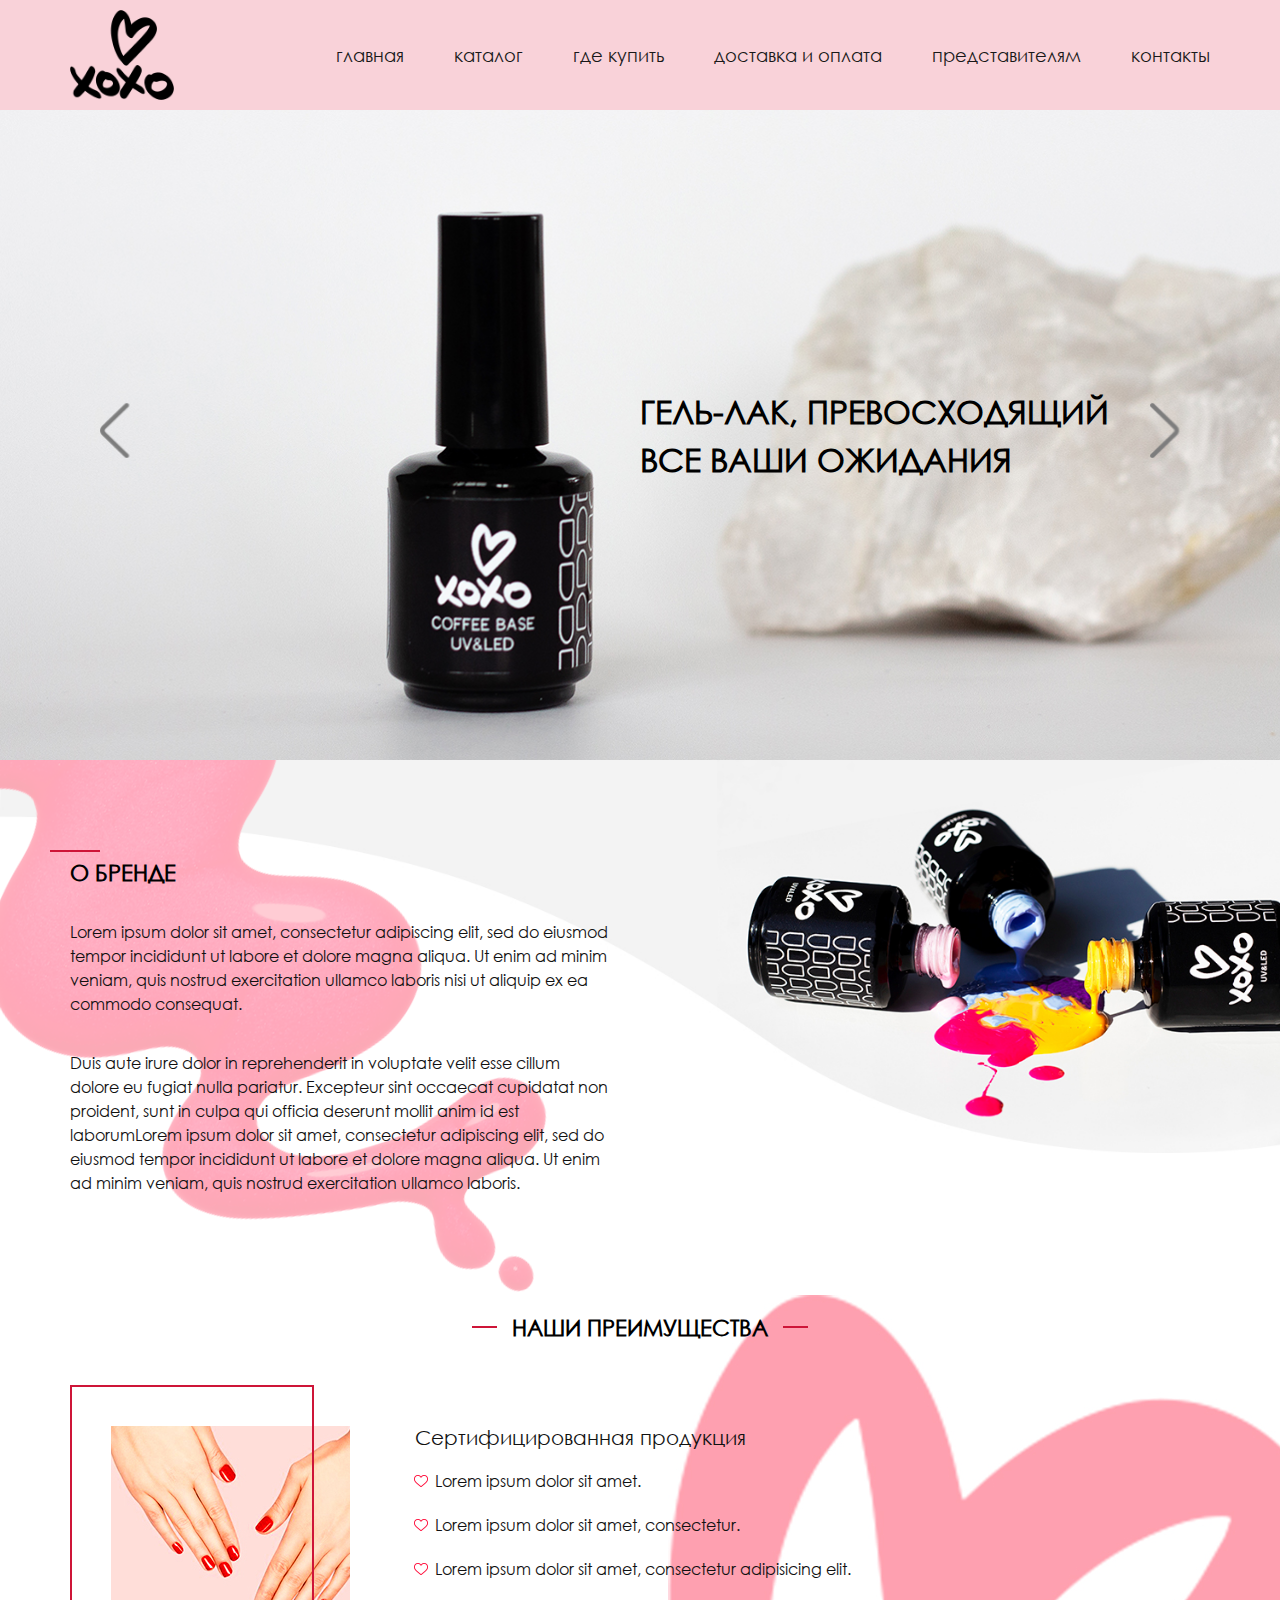
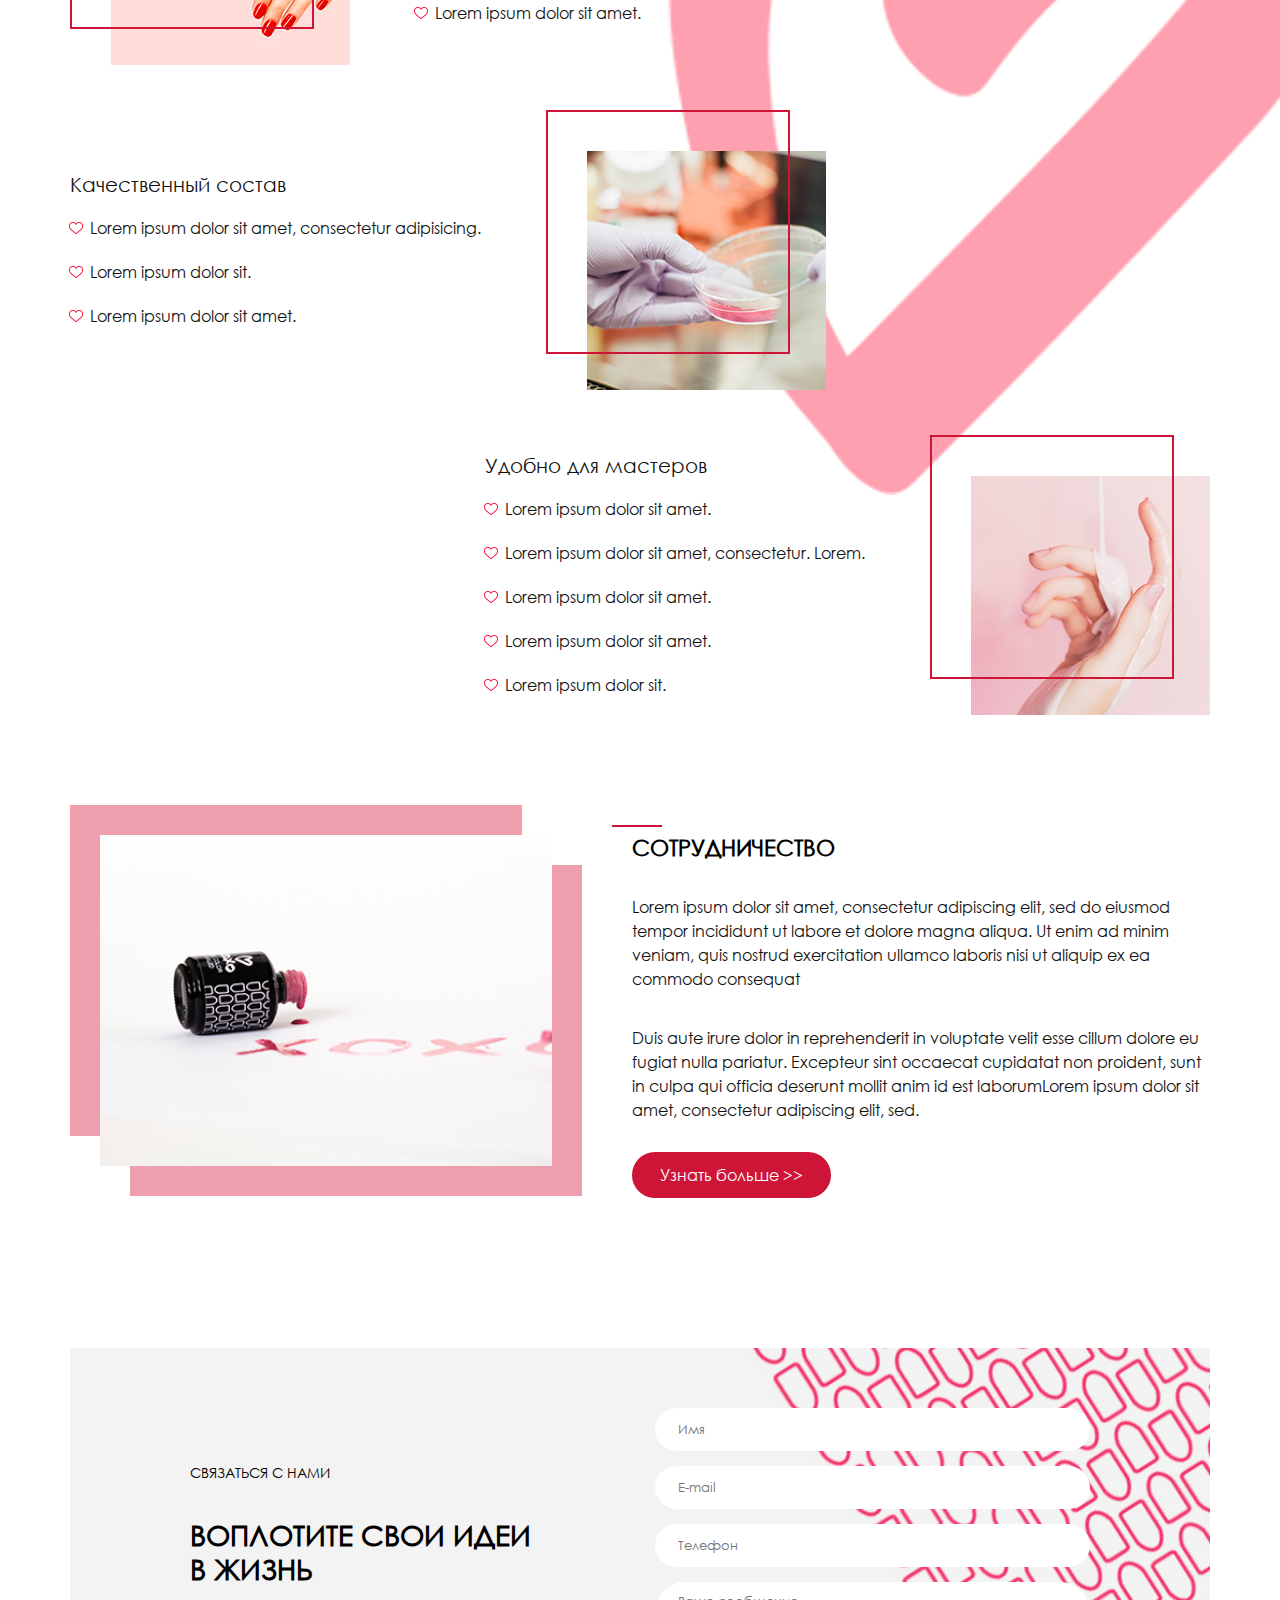
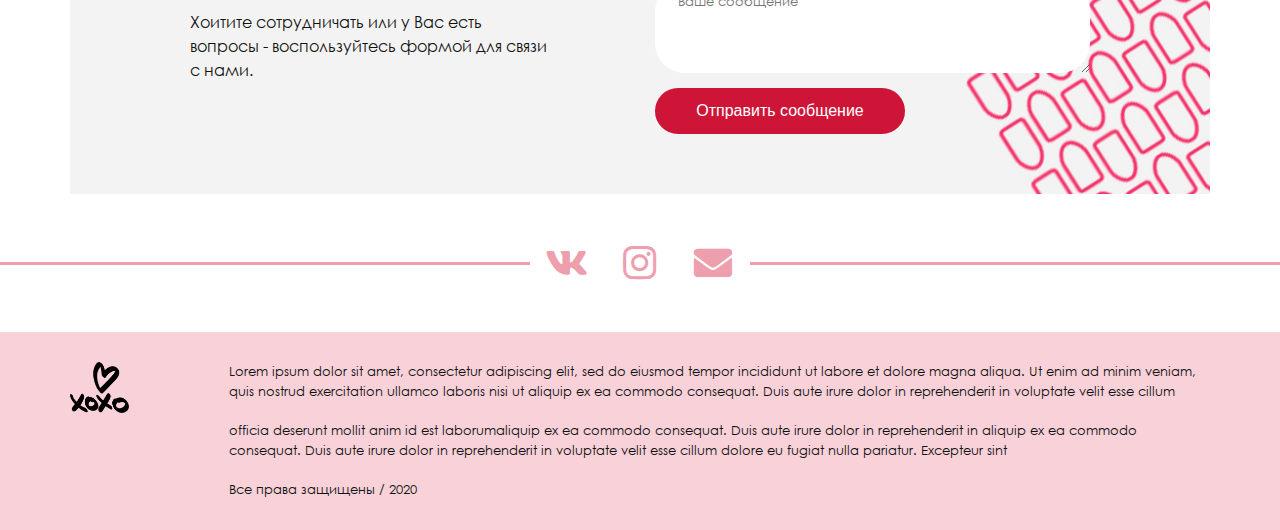
==== commit 9537cc85: "burger ready" ====
--- a/xoxo/index.html
+++ b/xoxo/index.html
@@ -21,11 +21,11 @@
             <!--            header_nav-->
             <nav class="header_nav">
 
-                <div class="header_logo">
+                <a href="#" class="header_logo">
                     
                     <img class="main-logo" src="img/main-logo.png" alt="xoxo-logo">
                     
-                </div>
+                </a>
 
                 <ul class="header_menu">
 
--- a/xoxo/css/style.min.css
+++ b/xoxo/css/style.min.css
@@ -1 +1 @@
-@font-face{font-family:Century;src:url(../fonts/century.ttf) format("truetype")}@font-face{font-family:"Century Gothic";src:url(../fonts/century_gothic.ttf) format("truetype")}body{margin:0;padding:0;font-family:"Century Gothic",sans-serif}.container{max-width:1140px;margin:0 auto;padding:0 10px}button{border:none;outline:0}button:active,button:focus,button:hover{border:none;outline:0}input:focus,textarea:focus{outline:0}h1,h2,h3,h4,h5,h6{padding:0;margin:0}.section_title{display:-moz-flex;display:-ms-flex;display:-o-flex;display:-webkit-box;display:-ms-flexbox;display:flex}.section_title h3{position:relative;font-size:22px;color:#000;text-transform:uppercase}.section_title h3::after,.section_title h3::before{position:absolute;height:2px;background-color:#ce1538}h4{font-weight:500;font-size:20px;color:#111}p{margin:0;margin-top:35px;padding:0;font-size:16px;color:#111;line-height:1.5}ul{margin:0;padding:0}.main-btn{display:inline-block;background-color:#ce1538;padding:12px 25px;border-radius:40px;border:3px solid #ce1538;color:#fff;text-decoration:none;-webkit-transition:.3s;transition:.3s;line-height:1}.main-btn:hover{background-color:#fff;color:#ce1538}.header{background-color:#f9d2d9;position:fixed;width:100%;z-index:2}.header .header_nav{height:90px;padding:10px 0;display:-moz-flex;display:-ms-flex;display:-o-flex;display:-webkit-box;display:-ms-flexbox;display:flex;-webkit-box-align:center;-ms-flex-align:center;align-items:center;-webkit-box-pack:justify;-ms-flex-pack:justify;justify-content:space-between}.header .header_nav .header_logo{height:100%}.header .header_nav .header_logo .main-logo{height:100%}.header .header_nav .header_menu{display:-moz-flex;display:-ms-flex;display:-o-flex;display:-webkit-box;display:-ms-flexbox;display:flex;padding:0;margin:0;-webkit-transition:.3s all;transition:.3s all}.header .header_nav .header_menu li{list-style-type:none}.header .header_nav .header_menu li a{text-decoration:none;font-size:18px;color:#181818;padding:10px 25px}.header .header_nav .header_menu li a:hover{color:#ce1538;text-decoration:underline}.header .header_nav .header_menu li:first-child a{padding-left:0}.header .header_nav .header_menu li:last-child a{padding-right:0}.header .header_burger{display:none}@media (max-width:1000px){.header .header_nav{height:40px;z-index:200}.header .header_nav .header_menu{position:fixed;top:0;right:-100%;width:100%;height:100%;background-color:#f9d2d9;display:block;margin-top:60px}.header .header_nav .header_menu li{margin:10px}.header .header_nav .header_menu li a{display:block;padding:15px 10px;font-size:24px}.header .header_nav .header_menu li:first-child a{padding-left:10px}.header .header_nav .header_menu.active{right:0}.header .header_nav .header_burger{display:block;position:relative;width:30px;height:20px}.header .header_nav .header_burger span{position:absolute;background-color:#fff;left:0;width:100%;height:2px;top:9px}.header .header_nav .header_burger::after,.header .header_nav .header_burger::before{content:'';background-color:#fff;position:absolute;width:100%;height:2px;left:0}.header .header_nav .header_burger::before{top:0}.header .header_nav .header_burger::after{bottom:0}.header .header_nav .header_logo{z-index:1}}.top-slider{width:100%;padding-top:110px}@media (max-width:1000px){.top-slider{padding-top:60px}}.top-slider .owl-carousel{width:100%}.top-slider .owl-carousel .item{height:650px;display:-moz-flex;display:-ms-flex;display:-o-flex;display:-webkit-box;display:-ms-flexbox;display:flex;-webkit-box-align:center;-ms-flex-align:center;align-items:center;background-repeat:no-repeat;background-size:cover}@media (max-width:760px){.top-slider .owl-carousel .item{height:400px}}.top-slider .owl-carousel .item .top-slider_title{font-size:32px;text-transform:uppercase;font-weight:600;margin-left:50%;width:500px;line-height:1.5}@media (max-width:760px){.top-slider .owl-carousel .item .top-slider_title{font-size:22px;margin-left:10%}}.top-slider .owl-carousel .owl-nav{background-color:green}.top-slider .owl-carousel .owl-nav .owl-next,.top-slider .owl-carousel .owl-nav .owl-prev{position:absolute;top:45%;width:30px;height:55px;background-size:contain;background-repeat:no-repeat}.top-slider .owl-carousel .owl-nav .owl-prev{left:100px;background-image:url(../img/icons/left.png)}@media (max-width:760px){.top-slider .owl-carousel .owl-nav .owl-prev{left:10px}}.top-slider .owl-carousel .owl-nav .owl-next{right:100px;background-image:url(../img/icons/right.png)}@media (max-width:760px){.top-slider .owl-carousel .owl-nav .owl-next{right:10px}}.about{padding:100px 0;background:url(../img/about/about-fon-luck.png) left no-repeat,url(../img/about/about-fon-bottles.jpg) right no-repeat;background-position:top -150px left,top right;background-size:auto,100% auto}.about .section_title h3::before{content:'';width:50px;left:-20px;top:-10px}.about .about_box{max-width:540px}.advantages{padding:20px 0;background:url(../img/advantages/advantages_fon.jpg) no-repeat;background-position:top right}.advantages .section_title{-webkit-box-pack:center;-ms-flex-pack:center;justify-content:center}.advantages .section_title h3::after,.advantages .section_title h3::before{content:'';width:25px;top:11px;left:-40px}.advantages .section_title h3::after{left:auto;right:-40px}.advantages .advantages_box .advantages_item{margin-top:45px;display:grid;grid-template-columns:repeat(2,minmax(auto,-webkit-max-content));grid-template-columns:repeat(2,minmax(auto,max-content));grid-gap:65px;-webkit-box-align:center;-ms-flex-align:center;align-items:center;grid-auto-flow:dense}@media (max-width:760px){.advantages .advantages_box .advantages_item{grid-template-columns:1fr;grid-gap:25px;justify-items:center}}.advantages .advantages_box .advantages_item:last-child{-webkit-box-pack:end;-ms-flex-pack:end;justify-content:end}.advantages .advantages_box .advantages_item:first-child .advantages_text{grid-column:2}@media (max-width:760px){.advantages .advantages_box .advantages_item:first-child .advantages_text{grid-column:1}}.advantages .advantages_box .advantages_item .advantages_text li{font-size:16px;color:#111;line-height:1;margin-top:20px;margin-left:20px;list-style-image:url(../img/advantages/heart_icon.png)}.advantages .advantages_box .advantages_item .advantages_img{width:280px;height:280px;display:-moz-flex;display:-ms-flex;display:-o-flex;display:-webkit-box;display:-ms-flexbox;display:flex;-webkit-box-pack:end;-ms-flex-pack:end;justify-content:flex-end;-webkit-box-align:end;-ms-flex-align:end;align-items:flex-end;position:relative}.advantages .advantages_box .advantages_item .advantages_img::before{content:'';position:absolute;width:240px;height:240px;border:2px solid #ce1538;top:0;left:0}.partnership .partnership_box{padding:100px 0;display:grid;grid-template-columns:5fr 6fr;grid-gap:80px;-webkit-box-align:start;-ms-flex-align:start;align-items:start}@media (max-width:760px){.partnership .partnership_box{grid-template-columns:1fr;padding:40px 0}}.partnership .partnership_box .section_title h3::before{content:'';width:50px;top:-10px;left:-20px}.partnership .partnership_box .main-btn{margin-top:30px}.partnership .partnership_box .partnership_img{width:calc(100% - 30px);display:-moz-flex;display:-ms-flex;display:-o-flex;display:-webkit-box;display:-ms-flexbox;display:flex;position:relative;margin-left:30px}@media (max-width:760px){.partnership .partnership_box .partnership_img{-webkit-box-ordinal-group:3;-ms-flex-order:2;order:2;width:60%;justify-self:center}}.partnership .partnership_box .partnership_img img{width:100%;-o-object-fit:cover;object-fit:cover}.partnership .partnership_box .partnership_img::before{content:'';background-color:#ed9fad;position:absolute;z-index:-1;width:100%;height:100%;top:-30px;left:-30px}.partnership .partnership_box .partnership_img::after{content:'';background-color:#ed9fad;position:absolute;z-index:-1;width:100%;height:100%;bottom:-30px;right:-30px}.feedback{margin-top:90px}.feedback .feedback_card{padding:60px 120px;background:url(../img/feedback/feedback-fon.jpg) no-repeat,#f3f3f3;background-position:top right;background-size:cover;display:grid;grid-template-columns:repeat(auto-fit,minmax(400px,1fr));grid-gap:30px;-webkit-box-sizing:border-box;box-sizing:border-box;-webkit-box-align:center;-ms-flex-align:center;align-items:center}@media (max-width:760px){.feedback .feedback_card{grid-template-columns:1fr;padding:30px 20px}}.feedback .feedback_card .feedback_content{max-width:360px}@media (max-width:1090px){.feedback .feedback_card .feedback_content{max-width:100%}}.feedback .feedback_card .feedback_content .feedback_subtitle{font-size:14px;text-transform:uppercase}.feedback .feedback_card .feedback_content .feedback_title{font-size:28px;text-transform:uppercase;font-weight:700;margin-top:35px}.feedback .feedback_card .feedback_content .feedback_text{margin-top:25px}.feedback .feedback_card .feedback_form{display:grid;grid-gap:15px}.feedback .feedback_card .feedback_form input,.feedback .feedback_card .feedback_form textarea{border:none;border-radius:30px;padding:13px 23px;font-family:'Century Gothic',sans-serif;color:#838282;font-size:13px;line-height:1}.feedback .feedback_card .feedback_form .main-btn{color:#fff;font-size:16px;display:inline;width:250px}.feedback .feedback_card .feedback_form .main-btn:hover{color:#ce1538;cursor:pointer;border:3px solid #ce1538}.social{margin:50px 0;display:grid;grid-template-columns:auto 220px auto;-webkit-box-align:center;-ms-flex-align:center;align-items:center}.social .social_line{height:3px;background-color:#ed9fad}.social_box{display:grid;grid-template-columns:1fr 1fr 1fr;justify-items:center}.social_box i.fab,.social_box i.fas{color:#ed9fad;font-size:38px;-webkit-transition:.3s;transition:.3s}.social_box i.fab:hover,.social_box i.fas:hover{color:#ce1538;cursor:pointer}.footer{background-color:#f9d2d9;padding:30px 0}.footer .container{display:-webkit-box;display:-ms-flexbox;display:flex}.footer .container .footer_logo{margin-right:100px}.footer .container .footer_text p{font-size:13px;margin-top:20px}.footer .container .footer_text p:first-child{margin-top:0}+@font-face{font-family:Century;src:url(../fonts/century.ttf) format("truetype")}@font-face{font-family:"Century Gothic";src:url(../fonts/century_gothic.ttf) format("truetype")}body{margin:0;padding:0;font-family:"Century Gothic",sans-serif}.container{max-width:1140px;margin:0 auto;padding:0 10px}button{border:none;outline:0}button:active,button:focus,button:hover{border:none;outline:0}input:focus,textarea:focus{outline:0}h1,h2,h3,h4,h5,h6{padding:0;margin:0}.section_title{display:-moz-flex;display:-ms-flex;display:-o-flex;display:-webkit-box;display:-ms-flexbox;display:flex}.section_title h3{position:relative;font-size:22px;color:#000;text-transform:uppercase}.section_title h3::after,.section_title h3::before{position:absolute;height:2px;background-color:#ce1538}h4{font-weight:500;font-size:20px;color:#111}p{margin:0;margin-top:35px;padding:0;font-size:16px;color:#111;line-height:1.5}ul{margin:0;padding:0}.main-btn{display:inline-block;background-color:#ce1538;padding:12px 25px;border-radius:40px;border:3px solid #ce1538;color:#fff;text-decoration:none;-webkit-transition:.3s;transition:.3s;line-height:1}.main-btn:hover{background-color:#fff;color:#ce1538}.header{background-color:#f9d2d9;position:fixed;width:100%;z-index:2}.header .header_nav{height:90px;padding:10px 0;display:-moz-flex;display:-ms-flex;display:-o-flex;display:-webkit-box;display:-ms-flexbox;display:flex;-webkit-box-align:center;-ms-flex-align:center;align-items:center;-webkit-box-pack:justify;-ms-flex-pack:justify;justify-content:space-between}.header .header_nav .header_logo{height:100%}.header .header_nav .header_logo .main-logo{height:100%}.header .header_nav .header_menu{display:-moz-flex;display:-ms-flex;display:-o-flex;display:-webkit-box;display:-ms-flexbox;display:flex;padding:0;margin:0;-webkit-transition:.3s all;transition:.3s all}.header .header_nav .header_menu li{list-style-type:none}.header .header_nav .header_menu li a{text-decoration:none;font-size:18px;color:#181818;padding:10px 25px;-webkit-transition:.3s all;transition:.3s all;position:relative;text-transform:lowercase}.header .header_nav .header_menu li a:hover{color:#ce1538}.header .header_nav .header_menu li:first-child a{padding-left:0}.header .header_nav .header_menu li:last-child a{padding-right:0}.header .header_burger{display:none}@media (max-width:1000px){.header .header_nav{height:40px;z-index:200}.header .header_nav .header_menu{position:fixed;top:0;right:-100%;width:100%;height:100%;background-color:#f9d2d9;display:block;margin-top:60px}.header .header_nav .header_menu li{margin:10px}.header .header_nav .header_menu li a{display:block;padding:15px 10px;font-size:24px}.header .header_nav .header_menu li:first-child a{padding-left:10px}.header .header_nav .header_menu.active{right:0}.header .header_nav .header_burger{display:block;position:relative;width:30px;height:21px;margin-right:15px}.header .header_nav .header_burger span{position:absolute;left:0;width:100%;height:3px;top:9px}.header .header_nav .header_burger span::after,.header .header_nav .header_burger span::before{content:'';width:100%;height:100%;background-color:#fff;position:absolute;top:0;left:0;-webkit-transition:-webkit-transform .3s;transition:-webkit-transform .3s;transition:transform .3s;transition:transform .3s,-webkit-transform .3s}.header .header_nav .header_burger::after,.header .header_nav .header_burger::before{content:'';background:#fff;position:absolute;width:100%;height:3px;left:0;-webkit-transition:top .3s .3s,bottom .3s .3s,background 0s .3s;transition:top .3s .3s,bottom .3s .3s,background 0s .3s}.header .header_nav .header_burger::before{top:0}.header .header_nav .header_burger::after{bottom:0}.header .header_nav .header_burger.active span::before{-webkit-transform:rotate(45deg);transform:rotate(45deg);-webkit-transition:-webkit-transform .3s .3s;transition:-webkit-transform .3s .3s;transition:transform .3s .3s;transition:transform .3s .3s,-webkit-transform .3s .3s}.header .header_nav .header_burger.active span::after{-webkit-transform:rotate(-45deg);transform:rotate(-45deg);-webkit-transition:-webkit-transform .3s .3s;transition:-webkit-transform .3s .3s;transition:transform .3s .3s;transition:transform .3s .3s,-webkit-transform .3s .3s}.header .header_nav .header_burger.active::before{background:rgba(255,255,255,0);top:9px;-webkit-transition:top .3s,background .3s .3s;transition:top .3s,background .3s .3s}.header .header_nav .header_burger.active::after{background:rgba(255,255,255,0);bottom:9px;-webkit-transition:bottom .3s,background .3s .3s;transition:bottom .3s,background .3s .3s}.header .header_nav .header_logo{z-index:1}}.top-slider{width:100%;padding-top:110px}.top-slider .owl-carousel{width:100%}.top-slider .owl-carousel .item{height:650px;display:-moz-flex;display:-ms-flex;display:-o-flex;display:-webkit-box;display:-ms-flexbox;display:flex;-webkit-box-align:center;-ms-flex-align:center;align-items:center;background-repeat:no-repeat;background-size:cover}.top-slider .owl-carousel .item .top-slider_title{font-size:32px;text-transform:uppercase;font-weight:600;margin-left:50%;width:500px;line-height:1.5}@media (max-width:760px){.top-slider .owl-carousel .item .top-slider_title{font-size:22px;margin-left:10%}}@media (max-width:760px){.top-slider .owl-carousel .item{height:400px}}.top-slider .owl-carousel .owl-nav{background-color:green}.top-slider .owl-carousel .owl-nav .owl-next,.top-slider .owl-carousel .owl-nav .owl-prev{position:absolute;top:45%;width:30px;height:55px;background-size:contain;background-repeat:no-repeat}.top-slider .owl-carousel .owl-nav .owl-prev{left:100px;background-image:url(../img/icons/left.png)}@media (max-width:760px){.top-slider .owl-carousel .owl-nav .owl-prev{left:10px}}.top-slider .owl-carousel .owl-nav .owl-next{right:100px;background-image:url(../img/icons/right.png)}@media (max-width:760px){.top-slider .owl-carousel .owl-nav .owl-next{right:10px}}@media (max-width:1000px){.top-slider{padding-top:60px}}.about{padding:100px 0;background:url(../img/about/about-fon-luck.png) left no-repeat,url(../img/about/about-fon-bottles.jpg) right no-repeat;background-position:top -150px left,top right;background-size:auto,100% auto}.about .section_title h3::before{content:'';width:50px;left:-20px;top:-10px}.about .about_box{max-width:540px}.advantages{padding:20px 0;background:url(../img/advantages/advantages_fon.jpg) no-repeat;background-position:top right}.advantages .section_title{-webkit-box-pack:center;-ms-flex-pack:center;justify-content:center}.advantages .section_title h3::after,.advantages .section_title h3::before{content:'';width:25px;top:11px;left:-40px}.advantages .section_title h3::after{left:auto;right:-40px}.advantages .advantages_box .advantages_item{margin-top:45px;display:grid;grid-template-columns:repeat(2,minmax(auto,-webkit-max-content));grid-template-columns:repeat(2,minmax(auto,max-content));grid-gap:65px;-webkit-box-align:center;-ms-flex-align:center;align-items:center;grid-auto-flow:dense}.advantages .advantages_box .advantages_item:last-child{-webkit-box-pack:end;-ms-flex-pack:end;justify-content:end}.advantages .advantages_box .advantages_item:first-child .advantages_text{grid-column:2}@media (max-width:760px){.advantages .advantages_box .advantages_item:first-child .advantages_text{grid-column:1}}.advantages .advantages_box .advantages_item .advantages_text li{font-size:16px;color:#111;line-height:1;margin-top:20px;margin-left:20px;line-height:1.5;list-style-image:url(../img/advantages/heart_icon.png)}.advantages .advantages_box .advantages_item .advantages_img{width:280px;height:280px;display:-moz-flex;display:-ms-flex;display:-o-flex;display:-webkit-box;display:-ms-flexbox;display:flex;-webkit-box-pack:end;-ms-flex-pack:end;justify-content:flex-end;-webkit-box-align:end;-ms-flex-align:end;align-items:flex-end;position:relative}.advantages .advantages_box .advantages_item .advantages_img::before{content:'';position:absolute;width:240px;height:240px;border:2px solid #ce1538;top:0;left:0}@media (max-width:760px){.advantages .advantages_box .advantages_item{grid-template-columns:1fr;grid-gap:25px;justify-items:center}}.partnership .partnership_box{padding:100px 0;display:grid;grid-template-columns:5fr 6fr;grid-gap:80px;-webkit-box-align:start;-ms-flex-align:start;align-items:start}.partnership .partnership_box .section_title h3::before{content:'';width:50px;top:-10px;left:-20px}.partnership .partnership_box .main-btn{margin-top:30px}.partnership .partnership_box .partnership_img{width:calc(100% - 30px);display:-moz-flex;display:-ms-flex;display:-o-flex;display:-webkit-box;display:-ms-flexbox;display:flex;position:relative;margin-left:30px}.partnership .partnership_box .partnership_img img{width:100%;-o-object-fit:cover;object-fit:cover}.partnership .partnership_box .partnership_img::before{content:'';background-color:#ed9fad;position:absolute;z-index:-1;width:100%;height:100%;top:-30px;left:-30px}.partnership .partnership_box .partnership_img::after{content:'';background-color:#ed9fad;position:absolute;z-index:-1;width:100%;height:100%;bottom:-30px;right:-30px}@media (max-width:760px){.partnership .partnership_box .partnership_img{-webkit-box-ordinal-group:3;-ms-flex-order:2;order:2;width:60%;justify-self:center}}@media (max-width:760px){.partnership .partnership_box{grid-template-columns:1fr;padding:40px 0}}.feedback{margin-top:50px}.feedback .feedback_card{padding:60px 120px;background:url(../img/feedback/feedback-fon.jpg) no-repeat,#f3f3f3;background-position:top right;background-size:cover;display:grid;grid-template-columns:repeat(auto-fit,minmax(400px,1fr));grid-gap:30px;-webkit-box-sizing:border-box;box-sizing:border-box;-webkit-box-align:center;-ms-flex-align:center;align-items:center}.feedback .feedback_card .feedback_content{max-width:360px}.feedback .feedback_card .feedback_content .feedback_subtitle{font-size:14px;text-transform:uppercase}.feedback .feedback_card .feedback_content .feedback_title{font-size:28px;text-transform:uppercase;font-weight:700;margin-top:35px}.feedback .feedback_card .feedback_content .feedback_text{margin-top:25px}@media (max-width:1090px){.feedback .feedback_card .feedback_content{max-width:100%}}.feedback .feedback_card .feedback_form{display:grid;grid-gap:15px}.feedback .feedback_card .feedback_form input,.feedback .feedback_card .feedback_form textarea{border:none;border-radius:30px;padding:13px 23px;font-family:'Century Gothic',sans-serif;color:#111;font-size:13px;line-height:1}.feedback .feedback_card .feedback_form .main-btn{color:#fff;font-size:16px;display:inline;width:250px}.feedback .feedback_card .feedback_form .main-btn:hover{color:#ce1538;cursor:pointer;border:3px solid #ce1538}@media (max-width:760px){.feedback .feedback_card{grid-template-columns:1fr;padding:30px 20px;background:#f3f3f3}}.social{margin:50px 0;display:grid;grid-template-columns:auto 220px auto;-webkit-box-align:center;-ms-flex-align:center;align-items:center}.social .social_line{height:3px;background-color:#ed9fad}.social_box{display:grid;grid-template-columns:1fr 1fr 1fr;justify-items:center}.social_box i.fab,.social_box i.fas{color:#ed9fad;font-size:38px;-webkit-transition:.3s;transition:.3s}.social_box i.fab:hover,.social_box i.fas:hover{color:#ce1538;cursor:pointer}.footer{background-color:#f9d2d9;padding:30px 0}.footer .container{display:-webkit-box;display:-ms-flexbox;display:flex}.footer .container .footer_logo{margin-right:100px;width:116px;height:auto}.footer .container .footer_logo img{width:100%;height:auto}.footer .container .footer_text p{font-size:13px;margin-top:20px}.footer .container .footer_text p:first-child{margin-top:0}@media (max-width:760px){.footer .container{display:block}.footer .container .footer_logo{width:60px}.footer .container .footer_text p:first-child{margin-top:20px}}